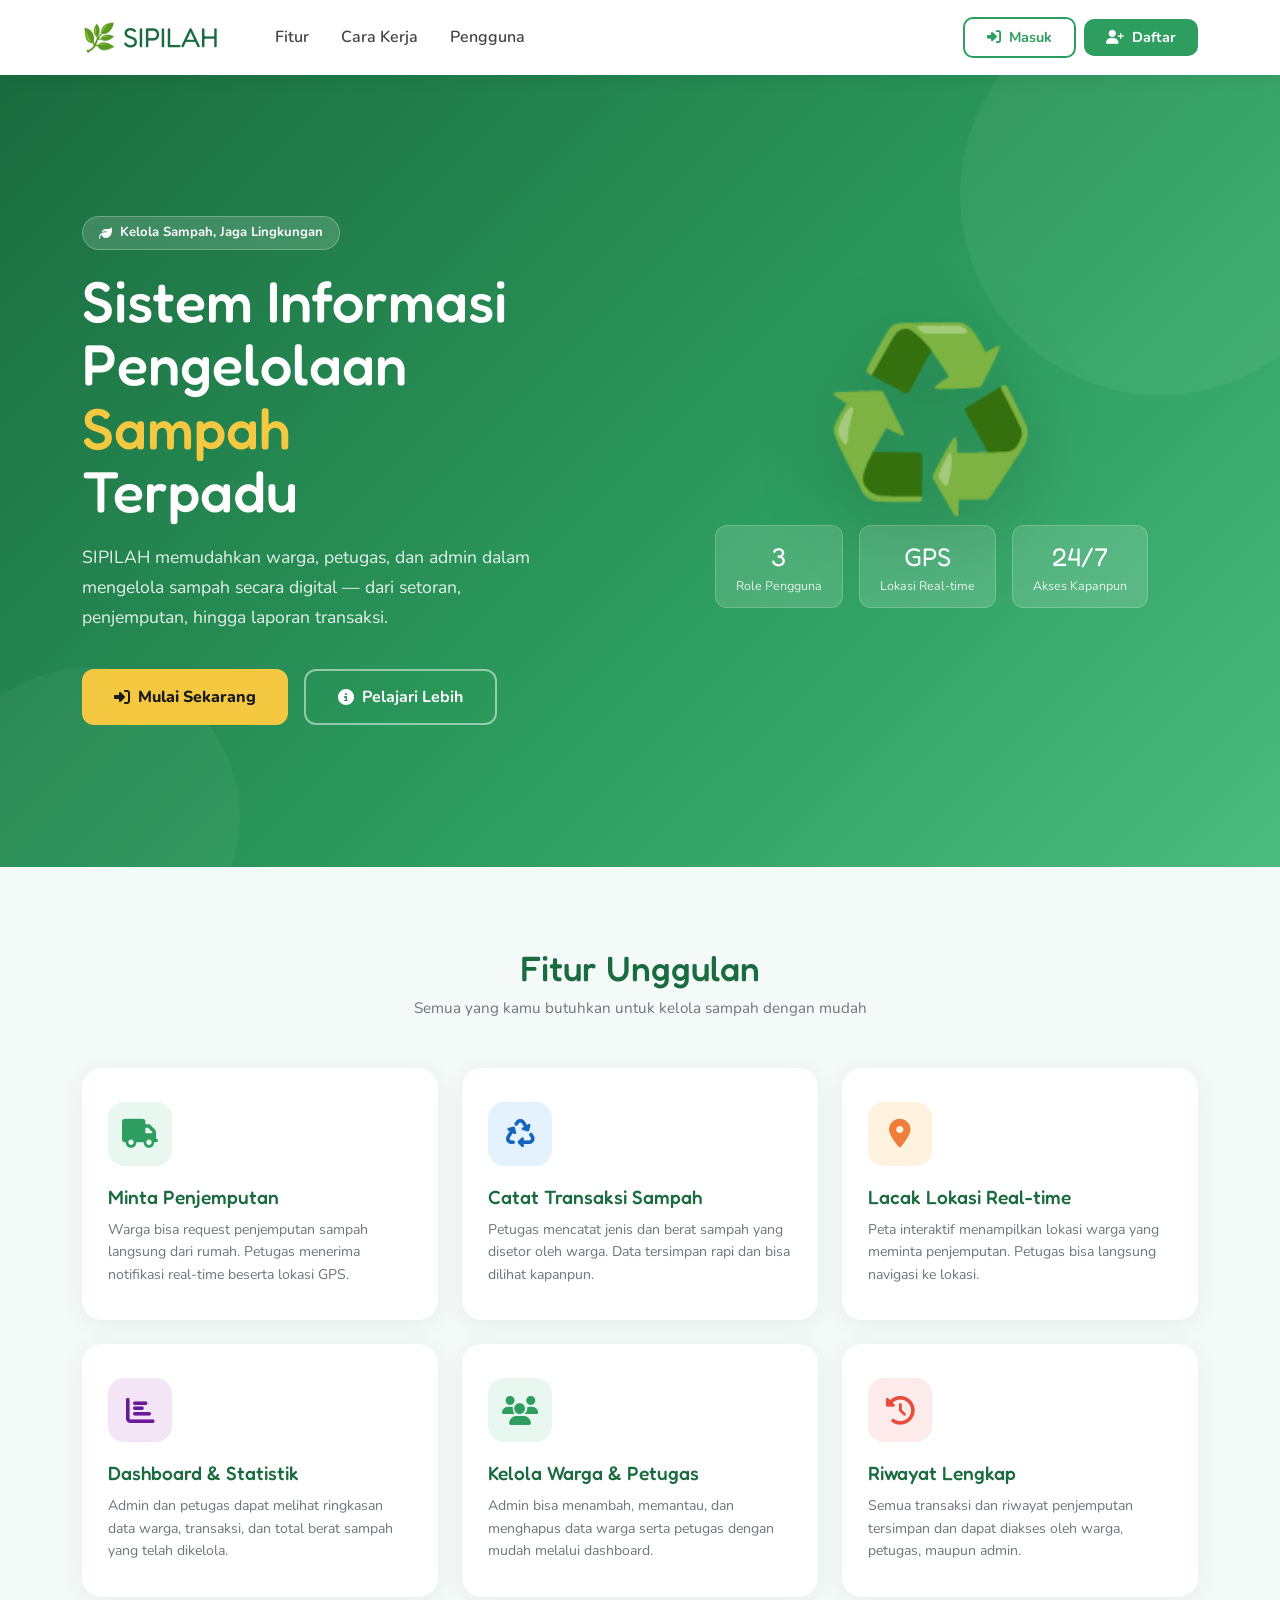
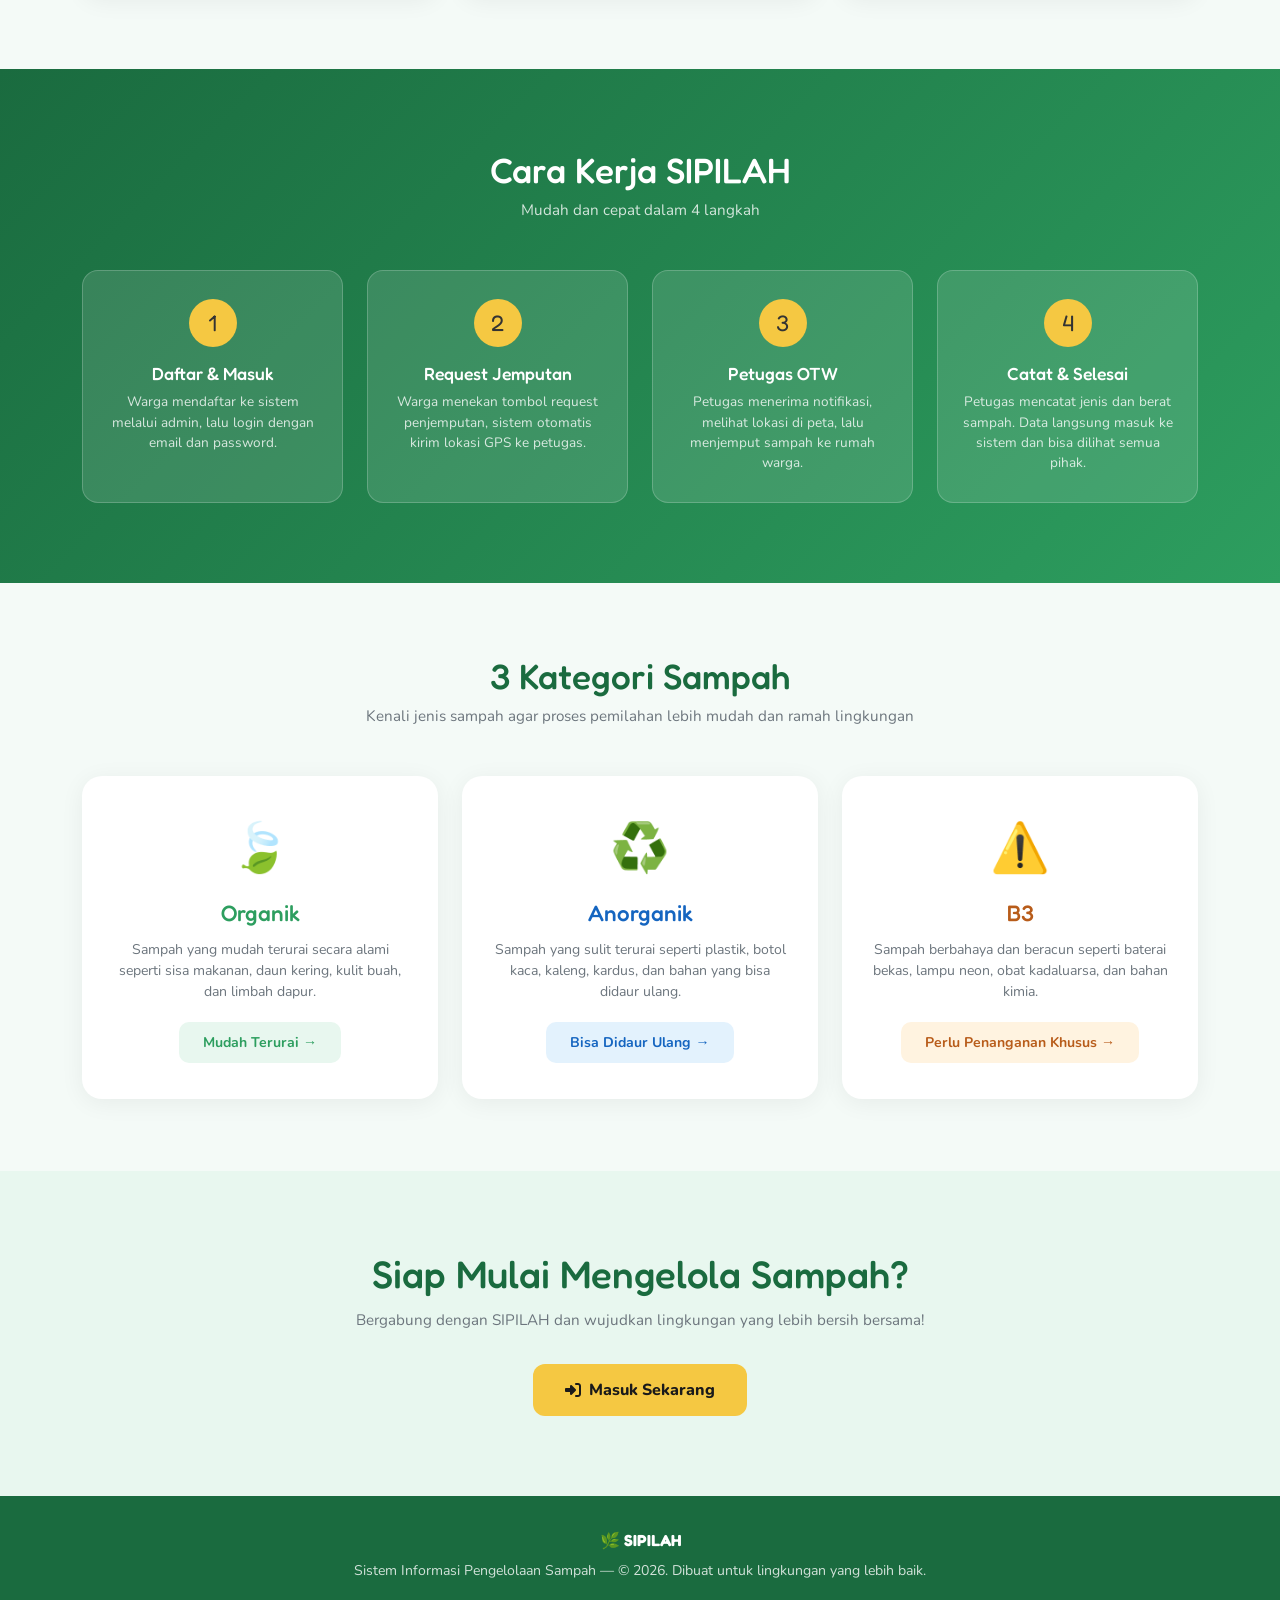
==== src/main/resources/static/index.html @ 20573cec "update index.html" ====
<!doctype html>
<html lang="id">
  <head>
    <meta charset="UTF-8" />
    <meta name="viewport" content="width=device-width, initial-scale=1.0" />
    <title>SIPILAH — Sistem Informasi Pengelolaan Sampah</title>
    <link
      href="https://cdnjs.cloudflare.com/ajax/libs/bootstrap/5.3.0/css/bootstrap.min.css"
      rel="stylesheet"
    />
    <link
      href="https://cdnjs.cloudflare.com/ajax/libs/font-awesome/6.4.0/css/all.min.css"
      rel="stylesheet"
    />
    <link
      href="https://fonts.googleapis.com/css2?family=Nunito:wght@400;600;700;800&family=Fredoka+One&display=swap"
      rel="stylesheet"
    />
    <style>
      :root {
        --hijau: #2d9e5f;
        --hijau-muda: #e8f7ef;
        --hijau-tua: #1a6b3f;
        --kuning: #f5c842;
        --bg: #f4faf7;
      }

      * {
        margin: 0;
        padding: 0;
        box-sizing: border-box;
      }

      body {
        font-family: "Nunito", sans-serif;
        background: var(--bg);
        color: #222;
        scroll-behavior: smooth;
      }

      /* NAVBAR */
      .navbar {
        background: white;
        box-shadow: 0 2px 16px rgba(0, 0, 0, 0.07);
        padding: 12px 0;
        position: sticky;
        top: 0;
        z-index: 999;
      }

      .navbar-brand {
        font-family: "Fredoka One", cursive;
        font-size: 1.7rem;
        color: var(--hijau-tua) !important;
        display: flex;
        align-items: center;
        gap: 8px;
      }

      .nav-link {
        font-weight: 600;
        color: #444 !important;
        padding: 8px 16px !important;
        border-radius: 8px;
        transition: all 0.2s;
      }

      .nav-link:hover {
        background: var(--hijau-muda);
        color: var(--hijau-tua) !important;
      }

      .btn-login {
        border: 2px solid var(--hijau);
        color: var(--hijau);
        background: white;
        padding: 8px 22px;
        border-radius: 10px;
        font-weight: 700;
        font-family: "Nunito", sans-serif;
        transition: all 0.2s;
        text-decoration: none;
        font-size: 0.9rem;
      }

      .btn-login:hover {
        background: var(--hijau-muda);
        color: var(--hijau-tua);
      }

      .btn-daftar {
        background: var(--hijau);
        color: white;
        padding: 8px 22px;
        border-radius: 10px;
        font-weight: 700;
        font-family: "Nunito", sans-serif;
        border: none;
        transition: all 0.2s;
        text-decoration: none;
        font-size: 0.9rem;
      }

      .btn-daftar:hover {
        background: var(--hijau-tua);
        color: white;
      }

      /* HERO */
      .hero {
        background: linear-gradient(
          135deg,
          var(--hijau-tua) 0%,
          var(--hijau) 60%,
          #4cbb7f 100%
        );
        min-height: 88vh;
        display: flex;
        align-items: center;
        position: relative;
        overflow: hidden;
      }

      .hero::before {
        content: "";
        position: absolute;
        top: -80px;
        right: -80px;
        width: 400px;
        height: 400px;
        background: rgba(255, 255, 255, 0.05);
        border-radius: 50%;
      }

      .hero::after {
        content: "";
        position: absolute;
        bottom: -100px;
        left: -60px;
        width: 300px;
        height: 300px;
        background: rgba(255, 255, 255, 0.04);
        border-radius: 50%;
      }

      .hero-title {
        font-family: "Fredoka One", cursive;
        font-size: 3.6rem;
        color: white;
        line-height: 1.1;
        margin-bottom: 20px;
      }

      .hero-title span {
        color: var(--kuning);
      }

      .hero-desc {
        color: rgba(255, 255, 255, 0.88);
        font-size: 1.1rem;
        line-height: 1.7;
        margin-bottom: 36px;
        max-width: 480px;
      }

      .btn-hero-utama {
        background: var(--kuning);
        color: #1a1a1a;
        padding: 14px 32px;
        border-radius: 12px;
        font-weight: 800;
        font-size: 1rem;
        text-decoration: none;
        font-family: "Nunito", sans-serif;
        transition: all 0.2s;
        display: inline-flex;
        align-items: center;
        gap: 8px;
      }

      .btn-hero-utama:hover {
        background: #e6b800;
        color: #111;
        transform: translateY(-2px);
      }

      .btn-hero-outline {
        background: transparent;
        color: white;
        padding: 14px 32px;
        border-radius: 12px;
        font-weight: 700;
        font-size: 1rem;
        text-decoration: none;
        font-family: "Nunito", sans-serif;
        border: 2px solid rgba(255, 255, 255, 0.5);
        transition: all 0.2s;
        display: inline-flex;
        align-items: center;
        gap: 8px;
      }

      .btn-hero-outline:hover {
        background: rgba(255, 255, 255, 0.15);
        color: white;
        border-color: white;
      }

      .hero-illustration {
        font-size: 11rem;
        text-align: center;
        line-height: 1;
        filter: drop-shadow(0 20px 40px rgba(0, 0, 0, 0.2));
      }

      .hero-badge {
        display: inline-flex;
        align-items: center;
        gap: 8px;
        background: rgba(255, 255, 255, 0.15);
        color: white;
        padding: 6px 16px;
        border-radius: 20px;
        font-size: 0.82rem;
        font-weight: 700;
        margin-bottom: 20px;
        border: 1px solid rgba(255, 255, 255, 0.25);
      }

      /* STATS */
      .stats-section {
        background: white;
        padding: 40px 0;
        border-bottom: 1px solid #eee;
      }

      .stat-item {
        text-align: center;
        padding: 16px;
      }

      .stat-item h3 {
        font-family: "Fredoka One", cursive;
        font-size: 2.4rem;
        color: var(--hijau-tua);
        margin: 0;
      }

      .stat-item p {
        font-size: 0.88rem;
        color: #6c757d;
        font-weight: 600;
        margin: 4px 0 0;
      }

      /* FITUR */
      .section-title {
        font-family: "Fredoka One", cursive;
        font-size: 2.2rem;
        color: var(--hijau-tua);
        margin-bottom: 8px;
      }

      .section-sub {
        color: #6c757d;
        font-size: 0.95rem;
        margin-bottom: 48px;
      }

      .fitur-card {
        background: white;
        border-radius: 20px;
        padding: 32px 24px;
        box-shadow: 0 4px 24px rgba(0, 0, 0, 0.06);
        height: 100%;
        transition:
          transform 0.2s,
          box-shadow 0.2s;
        border: 2px solid transparent;
      }

      .fitur-card:hover {
        transform: translateY(-6px);
        box-shadow: 0 12px 40px rgba(45, 158, 95, 0.12);
        border-color: var(--hijau-muda);
      }

      .fitur-icon {
        width: 64px;
        height: 64px;
        border-radius: 16px;
        display: flex;
        align-items: center;
        justify-content: center;
        font-size: 1.8rem;
        margin-bottom: 20px;
      }

      .fitur-card h5 {
        font-family: "Fredoka One", cursive;
        font-size: 1.2rem;
        color: var(--hijau-tua);
        margin-bottom: 10px;
      }

      .fitur-card p {
        font-size: 0.88rem;
        color: #6c757d;
        line-height: 1.6;
        margin: 0;
      }

      /* CARA KERJA */
      .cara-kerja {
        background: linear-gradient(135deg, var(--hijau-tua), var(--hijau));
        padding: 80px 0;
      }

      .step-card {
        background: rgba(255, 255, 255, 0.12);
        border-radius: 16px;
        padding: 28px 20px;
        text-align: center;
        border: 1px solid rgba(255, 255, 255, 0.2);
        height: 100%;
      }

      .step-number {
        width: 48px;
        height: 48px;
        background: var(--kuning);
        color: #333;
        border-radius: 50%;
        display: flex;
        align-items: center;
        justify-content: center;
        font-family: "Fredoka One", cursive;
        font-size: 1.4rem;
        margin: 0 auto 16px;
      }

      .step-card h5 {
        font-family: "Fredoka One", cursive;
        color: white;
        font-size: 1.1rem;
        margin-bottom: 8px;
      }

      .step-card p {
        color: rgba(255, 255, 255, 0.8);
        font-size: 0.85rem;
        margin: 0;
      }

      /* ROLE */
      .role-card {
        background: white;
        border-radius: 20px;
        padding: 36px 28px;
        text-align: center;
        box-shadow: 0 4px 24px rgba(0, 0, 0, 0.06);
        height: 100%;
        transition: transform 0.2s;
      }

      .role-card:hover {
        transform: translateY(-4px);
      }

      .role-icon {
        font-size: 3rem;
        margin-bottom: 16px;
        display: block;
      }

      .role-card h4 {
        font-family: "Fredoka One", cursive;
        font-size: 1.4rem;
        margin-bottom: 12px;
      }

      .role-card p {
        font-size: 0.88rem;
        color: #6c757d;
        margin-bottom: 20px;
      }

      .btn-role {
        padding: 10px 24px;
        border-radius: 10px;
        font-weight: 700;
        font-size: 0.88rem;
        text-decoration: none;
        font-family: "Nunito", sans-serif;
        transition: all 0.2s;
        display: inline-block;
      }

      /* CTA */
      .cta-section {
        background: var(--hijau-muda);
        padding: 80px 0;
        text-align: center;
      }

      .cta-section h2 {
        font-family: "Fredoka One", cursive;
        font-size: 2.4rem;
        color: var(--hijau-tua);
        margin-bottom: 12px;
      }

      .cta-section p {
        color: #6c757d;
        margin-bottom: 32px;
        font-size: 0.95rem;
      }

      /* FOOTER */
      footer {
        background: var(--hijau-tua);
        color: rgba(255, 255, 255, 0.8);
        padding: 32px 0;
        text-align: center;
        font-size: 0.88rem;
      }

      footer strong {
        color: white;
        font-family: "Fredoka One", cursive;
        font-size: 1rem;
      }

      /* MODAL LOGIN */
      .modal-content {
        border-radius: 20px;
        border: none;
      }
      .modal-header {
        background: linear-gradient(135deg, var(--hijau-tua), var(--hijau));
        color: white;
        border-radius: 20px 20px 0 0;
        padding: 20px 28px;
      }
      .modal-title {
        font-family: "Fredoka One", cursive;
        font-size: 1.4rem;
      }
      .btn-close {
        filter: invert(1);
      }
      .form-label {
        font-weight: 700;
        font-size: 0.85rem;
        color: var(--hijau-tua);
      }
      .form-control {
        border-radius: 10px;
        border: 2px solid #e0e0e0;
        font-family: "Nunito", sans-serif;
        padding: 10px 14px;
      }
      .form-control:focus {
        border-color: var(--hijau);
        box-shadow: 0 0 0 3px rgba(45, 158, 95, 0.15);
      }
      .btn-masuk {
        background: var(--hijau);
        color: white;
        border: none;
        border-radius: 10px;
        padding: 12px;
        font-weight: 800;
        width: 100%;
        font-family: "Nunito", sans-serif;
        font-size: 1rem;
        cursor: pointer;
      }
      .btn-masuk:hover {
        background: var(--hijau-tua);
      }
      .alert-modal {
        border-radius: 10px;
        font-size: 0.85rem;
        font-weight: 600;
      }

      @keyframes fadeUp {
        from {
          opacity: 0;
          transform: translateY(20px);
        }
        to {
          opacity: 1;
          transform: translateY(0);
        }
      }
      .fade-up {
        animation: fadeUp 0.6s ease both;
      }
      .delay-1 {
        animation-delay: 0.15s;
      }
      .delay-2 {
        animation-delay: 0.3s;
      }
      .delay-3 {
        animation-delay: 0.45s;
      }
    </style>
  </head>
  <body>
    <!-- NAVBAR -->
    <nav class="navbar navbar-expand-lg">
      <div class="container">
        <a class="navbar-brand" href="#"> 🌿 SIPILAH </a>
        <button
          class="navbar-toggler"
          type="button"
          data-bs-toggle="collapse"
          data-bs-target="#navMenu"
        >
          <span class="navbar-toggler-icon"></span>
        </button>
        <div class="collapse navbar-collapse" id="navMenu">
          <ul class="navbar-nav me-auto ms-4">
            <li class="nav-item">
              <a class="nav-link" href="#fitur">Fitur</a>
            </li>
            <li class="nav-item">
              <a class="nav-link" href="#cara-kerja">Cara Kerja</a>
            </li>
            <li class="nav-item">
              <a class="nav-link" href="#role">Pengguna</a>
            </li>
          </ul>
          <div class="d-flex align-items-center gap-2">
            <a
              href="#"
              class="btn-login"
              data-bs-toggle="modal"
              data-bs-target="#modalLogin"
            >
              <i class="fas fa-sign-in-alt me-1"></i> Masuk
            </a>
            <a
              href="#"
              class="btn-daftar"
              data-bs-toggle="modal"
              data-bs-target="#modalLogin"
            >
              <i class="fas fa-user-plus me-1"></i> Daftar
            </a>
          </div>
        </div>
      </div>
    </nav>

    <!-- HERO -->
    <section class="hero">
      <div class="container position-relative" style="z-index: 1">
        <div class="row align-items-center g-5">
          <div class="col-lg-6">
            <div class="hero-badge fade-up">
              <i class="fas fa-leaf"></i> Kelola Sampah, Jaga Lingkungan
            </div>
            <h1 class="hero-title fade-up delay-1">
              Sistem Informasi<br />Pengelolaan <span>Sampah</span><br />Terpadu
            </h1>
            <p class="hero-desc fade-up delay-2">
              SIPILAH memudahkan warga, petugas, dan admin dalam mengelola
              sampah secara digital — dari setoran, penjemputan, hingga laporan
              transaksi.
            </p>
            <div class="d-flex flex-wrap gap-3 fade-up delay-3">
              <a
                href="#"
                class="btn-hero-utama"
                data-bs-toggle="modal"
                data-bs-target="#modalLogin"
              >
                <i class="fas fa-sign-in-alt"></i> Mulai Sekarang
              </a>
              <a href="#fitur" class="btn-hero-outline">
                <i class="fas fa-info-circle"></i> Pelajari Lebih
              </a>
            </div>
          </div>
          <div class="col-lg-6 text-center fade-up delay-2">
            <div class="hero-illustration">♻️</div>
            <div class="mt-3 d-flex justify-content-center gap-3">
              <div
                style="
                  background: rgba(255, 255, 255, 0.15);
                  border-radius: 12px;
                  padding: 12px 20px;
                  color: white;
                  text-align: center;
                  border: 1px solid rgba(255, 255, 255, 0.2);
                "
              >
                <div
                  style="
                    font-family: &quot;Fredoka One&quot;, cursive;
                    font-size: 1.6rem;
                  "
                >
                  3
                </div>
                <div style="font-size: 0.78rem; opacity: 0.85">
                  Role Pengguna
                </div>
              </div>
              <div
                style="
                  background: rgba(255, 255, 255, 0.15);
                  border-radius: 12px;
                  padding: 12px 20px;
                  color: white;
                  text-align: center;
                  border: 1px solid rgba(255, 255, 255, 0.2);
                "
              >
                <div
                  style="
                    font-family: &quot;Fredoka One&quot;, cursive;
                    font-size: 1.6rem;
                  "
                >
                  GPS
                </div>
                <div style="font-size: 0.78rem; opacity: 0.85">
                  Lokasi Real-time
                </div>
              </div>
              <div
                style="
                  background: rgba(255, 255, 255, 0.15);
                  border-radius: 12px;
                  padding: 12px 20px;
                  color: white;
                  text-align: center;
                  border: 1px solid rgba(255, 255, 255, 0.2);
                "
              >
                <div
                  style="
                    font-family: &quot;Fredoka One&quot;, cursive;
                    font-size: 1.6rem;
                  "
                >
                  24/7
                </div>
                <div style="font-size: 0.78rem; opacity: 0.85">
                  Akses Kapanpun
                </div>
              </div>
            </div>
          </div>
        </div>
      </div>
    </section>

    <!-- FITUR -->
    <section class="py-5 mt-2" id="fitur">
      <div class="container py-4">
        <div class="text-center">
          <h2 class="section-title">Fitur Unggulan</h2>
          <p class="section-sub">
            Semua yang kamu butuhkan untuk kelola sampah dengan mudah
          </p>
        </div>
        <div class="row g-4">
          <div class="col-md-4">
            <div class="fitur-card">
              <div
                class="fitur-icon"
                style="background: #e8f7ef; color: #2d9e5f"
              >
                <i class="fas fa-truck"></i>
              </div>
              <h5>Minta Penjemputan</h5>
              <p>
                Warga bisa request penjemputan sampah langsung dari rumah.
                Petugas menerima notifikasi real-time beserta lokasi GPS.
              </p>
            </div>
          </div>
          <div class="col-md-4">
            <div class="fitur-card">
              <div
                class="fitur-icon"
                style="background: #e3f2fd; color: #1565c0"
              >
                <i class="fas fa-recycle"></i>
              </div>
              <h5>Catat Transaksi Sampah</h5>
              <p>
                Petugas mencatat jenis dan berat sampah yang disetor oleh warga.
                Data tersimpan rapi dan bisa dilihat kapanpun.
              </p>
            </div>
          </div>
          <div class="col-md-4">
            <div class="fitur-card">
              <div
                class="fitur-icon"
                style="background: #fff3e0; color: #f07d3a"
              >
                <i class="fas fa-map-marker-alt"></i>
              </div>
              <h5>Lacak Lokasi Real-time</h5>
              <p>
                Peta interaktif menampilkan lokasi warga yang meminta
                penjemputan. Petugas bisa langsung navigasi ke lokasi.
              </p>
            </div>
          </div>
          <div class="col-md-4">
            <div class="fitur-card">
              <div
                class="fitur-icon"
                style="background: #f3e5f5; color: #6a1b9a"
              >
                <i class="fas fa-chart-bar"></i>
              </div>
              <h5>Dashboard & Statistik</h5>
              <p>
                Admin dan petugas dapat melihat ringkasan data warga, transaksi,
                dan total berat sampah yang telah dikelola.
              </p>
            </div>
          </div>
          <div class="col-md-4">
            <div class="fitur-card">
              <div
                class="fitur-icon"
                style="background: #e8f7ef; color: #2d9e5f"
              >
                <i class="fas fa-users"></i>
              </div>
              <h5>Kelola Warga & Petugas</h5>
              <p>
                Admin bisa menambah, memantau, dan menghapus data warga serta
                petugas dengan mudah melalui dashboard.
              </p>
            </div>
          </div>
          <div class="col-md-4">
            <div class="fitur-card">
              <div
                class="fitur-icon"
                style="background: #fdeaea; color: #e74c3c"
              >
                <i class="fas fa-history"></i>
              </div>
              <h5>Riwayat Lengkap</h5>
              <p>
                Semua transaksi dan riwayat penjemputan tersimpan dan dapat
                diakses oleh warga, petugas, maupun admin.
              </p>
            </div>
          </div>
        </div>
      </div>
    </section>

    <!-- CARA KERJA -->
    <section class="cara-kerja" id="cara-kerja">
      <div class="container">
        <div class="text-center mb-5">
          <h2
            style="
              font-family: &quot;Fredoka One&quot;, cursive;
              font-size: 2.2rem;
              color: white;
              margin-bottom: 8px;
            "
          >
            Cara Kerja SIPILAH
          </h2>
          <p style="color: rgba(255, 255, 255, 0.8); font-size: 0.95rem">
            Mudah dan cepat dalam 4 langkah
          </p>
        </div>
        <div class="row g-4">
          <div class="col-md-3">
            <div class="step-card">
              <div class="step-number">1</div>
              <h5>Daftar & Masuk</h5>
              <p>
                Warga mendaftar ke sistem melalui admin, lalu login dengan email
                dan password.
              </p>
            </div>
          </div>
          <div class="col-md-3">
            <div class="step-card">
              <div class="step-number">2</div>
              <h5>Request Jemputan</h5>
              <p>
                Warga menekan tombol request penjemputan, sistem otomatis kirim
                lokasi GPS ke petugas.
              </p>
            </div>
          </div>
          <div class="col-md-3">
            <div class="step-card">
              <div class="step-number">3</div>
              <h5>Petugas OTW</h5>
              <p>
                Petugas menerima notifikasi, melihat lokasi di peta, lalu
                menjemput sampah ke rumah warga.
              </p>
            </div>
          </div>
          <div class="col-md-3">
            <div class="step-card">
              <div class="step-number">4</div>
              <h5>Catat & Selesai</h5>
              <p>
                Petugas mencatat jenis dan berat sampah. Data langsung masuk ke
                sistem dan bisa dilihat semua pihak.
              </p>
            </div>
          </div>
        </div>
      </div>
    </section>

    <!-- KATEGORI SAMPAH -->
<section class="py-5" id="role">
  <div class="container py-4">
    <div class="text-center">
      <h2 class="section-title">3 Kategori Sampah</h2>
      <p class="section-sub">
        Kenali jenis sampah agar proses pemilahan lebih mudah dan ramah lingkungan
      </p>
    </div>

    <div class="row g-4 justify-content-center">

      <div class="col-md-4">
        <div class="role-card">
          <span class="role-icon">🍃</span>
          <h4 style="color:#2d9e5f">Organik</h4>
          <p>
            Sampah yang mudah terurai secara alami seperti sisa makanan,
            daun kering, kulit buah, dan limbah dapur.
          </p>
          <a href="#" class="btn-role"
             style="background:#e8f7ef;color:#2d9e5f">
            Mudah Terurai →
          </a>
        </div>
      </div>

      <div class="col-md-4">
        <div class="role-card">
          <span class="role-icon">♻️</span>
          <h4 style="color:#1565c0">Anorganik</h4>
          <p>
            Sampah yang sulit terurai seperti plastik, botol kaca,
            kaleng, kardus, dan bahan yang bisa didaur ulang.
          </p>
          <a href="#" class="btn-role"
             style="background:#e3f2fd;color:#1565c0">
            Bisa Didaur Ulang →
          </a>
        </div>
      </div>

      <div class="col-md-4">
        <div class="role-card">
          <span class="role-icon">⚠️</span>
          <h4 style="color:#b85c1a">B3</h4>
          <p>
            Sampah berbahaya dan beracun seperti baterai bekas,
            lampu neon, obat kadaluarsa, dan bahan kimia.
          </p>
          <a href="#" class="btn-role"
             style="background:#fff3e0;color:#b85c1a">
            Perlu Penanganan Khusus →
          </a>
        </div>
      </div>

    </div>
  </div>
</section>
            </div>
          </div>
        </div>
      </div>
    </section>

    <!-- CTA -->
    <section class="cta-section">
      <div class="container">
        <h2>Siap Mulai Mengelola Sampah?</h2>
        <p>
          Bergabung dengan SIPILAH dan wujudkan lingkungan yang lebih bersih
          bersama!
        </p>
        <a
          href="#"
          class="btn-hero-utama"
          data-bs-toggle="modal"
          data-bs-target="#modalLogin"
        >
          <i class="fas fa-sign-in-alt"></i> Masuk Sekarang
        </a>
      </div>
    </section>

    <!-- FOOTER -->
    <footer>
      <div class="container">
        <strong>🌿 SIPILAH</strong>
        <p class="mt-2 mb-0">
          Sistem Informasi Pengelolaan Sampah — © 2026. Dibuat untuk lingkungan
          yang lebih baik.
        </p>
      </div>
    </footer>

    <!-- MODAL LOGIN -->
    <div class="modal fade" id="modalLogin" tabindex="-1">
      <div class="modal-dialog modal-dialog-centered">
        <div class="modal-content">
          <div class="modal-header">
            <h5 class="modal-title">🌿 Masuk ke SIPILAH</h5>
            <button
              type="button"
              class="btn-close"
              data-bs-dismiss="modal"
            ></button>
          </div>
          <div class="modal-body p-4">
            <div id="alert-login"></div>
            <div class="mb-3">
              <label class="form-label">Email</label>
              <input
                type="email"
                class="form-control"
                id="login-email"
                placeholder="email@gmail.com"
              />
            </div>
            <div class="mb-4">
              <label class="form-label">Password</label>
              <input
                type="password"
                class="form-control"
                id="login-password"
                placeholder="••••••••"
              />
            </div>
            <button class="btn-masuk" onclick="doLogin()">
              <i class="fas fa-sign-in-alt me-2"></i> Masuk
            </button>
            <p
              class="text-center mt-3 mb-0"
              style="font-size: 0.83rem; color: #6c757d"
            >
              Belum punya akun? Hubungi admin untuk pendaftaran.
            </p>
          </div>
        </div>
      </div>
    </div>

    <script src="https://cdnjs.cloudflare.com/ajax/libs/bootstrap/5.3.0/js/bootstrap.bundle.min.js"></script>
    <script>
      async function doLogin() {
        const email = document.getElementById("login-email").value;
        const password = document.getElementById("login-password").value;
        const alertBox = document.getElementById("alert-login");

        if (!email || !password) {
          alertBox.innerHTML = `<div class="alert alert-warning alert-modal">Isi email dan password dulu!</div>`;
          return;
        }

        try {
          const res = await fetch("http://localhost:8080/api/auth/login", {
            method: "POST",
            headers: { "Content-Type": "application/json" },
            body: JSON.stringify({ email, password }),
          });

          const data = await res.json();

          if (!res.ok) {
            alertBox.innerHTML = `<div class="alert alert-danger alert-modal">${data.pesan || "Email atau password salah!"}</div>`;
            return;
          }

          const role = data.role;
          if (role === "ADMIN") window.location.href = "/admin.html";
          else if (role === "PETUGAS") window.location.href = "/petugas.html";
          else if (role === "PENGGUNA") window.location.href = "/pengguna.html";
          else
            alertBox.innerHTML = `<div class="alert alert-danger alert-modal">Role tidak dikenali!</div>`;
        } catch (e) {
          alertBox.innerHTML = `<div class="alert alert-danger alert-modal">Tidak bisa konek ke server! Pastikan aplikasi sudah berjalan.</div>`;
        }
      }

      document
        .getElementById("login-password")
        .addEventListener("keydown", (e) => {
          if (e.key === "Enter") doLogin();
        });
    </script>
  </body>
</html>
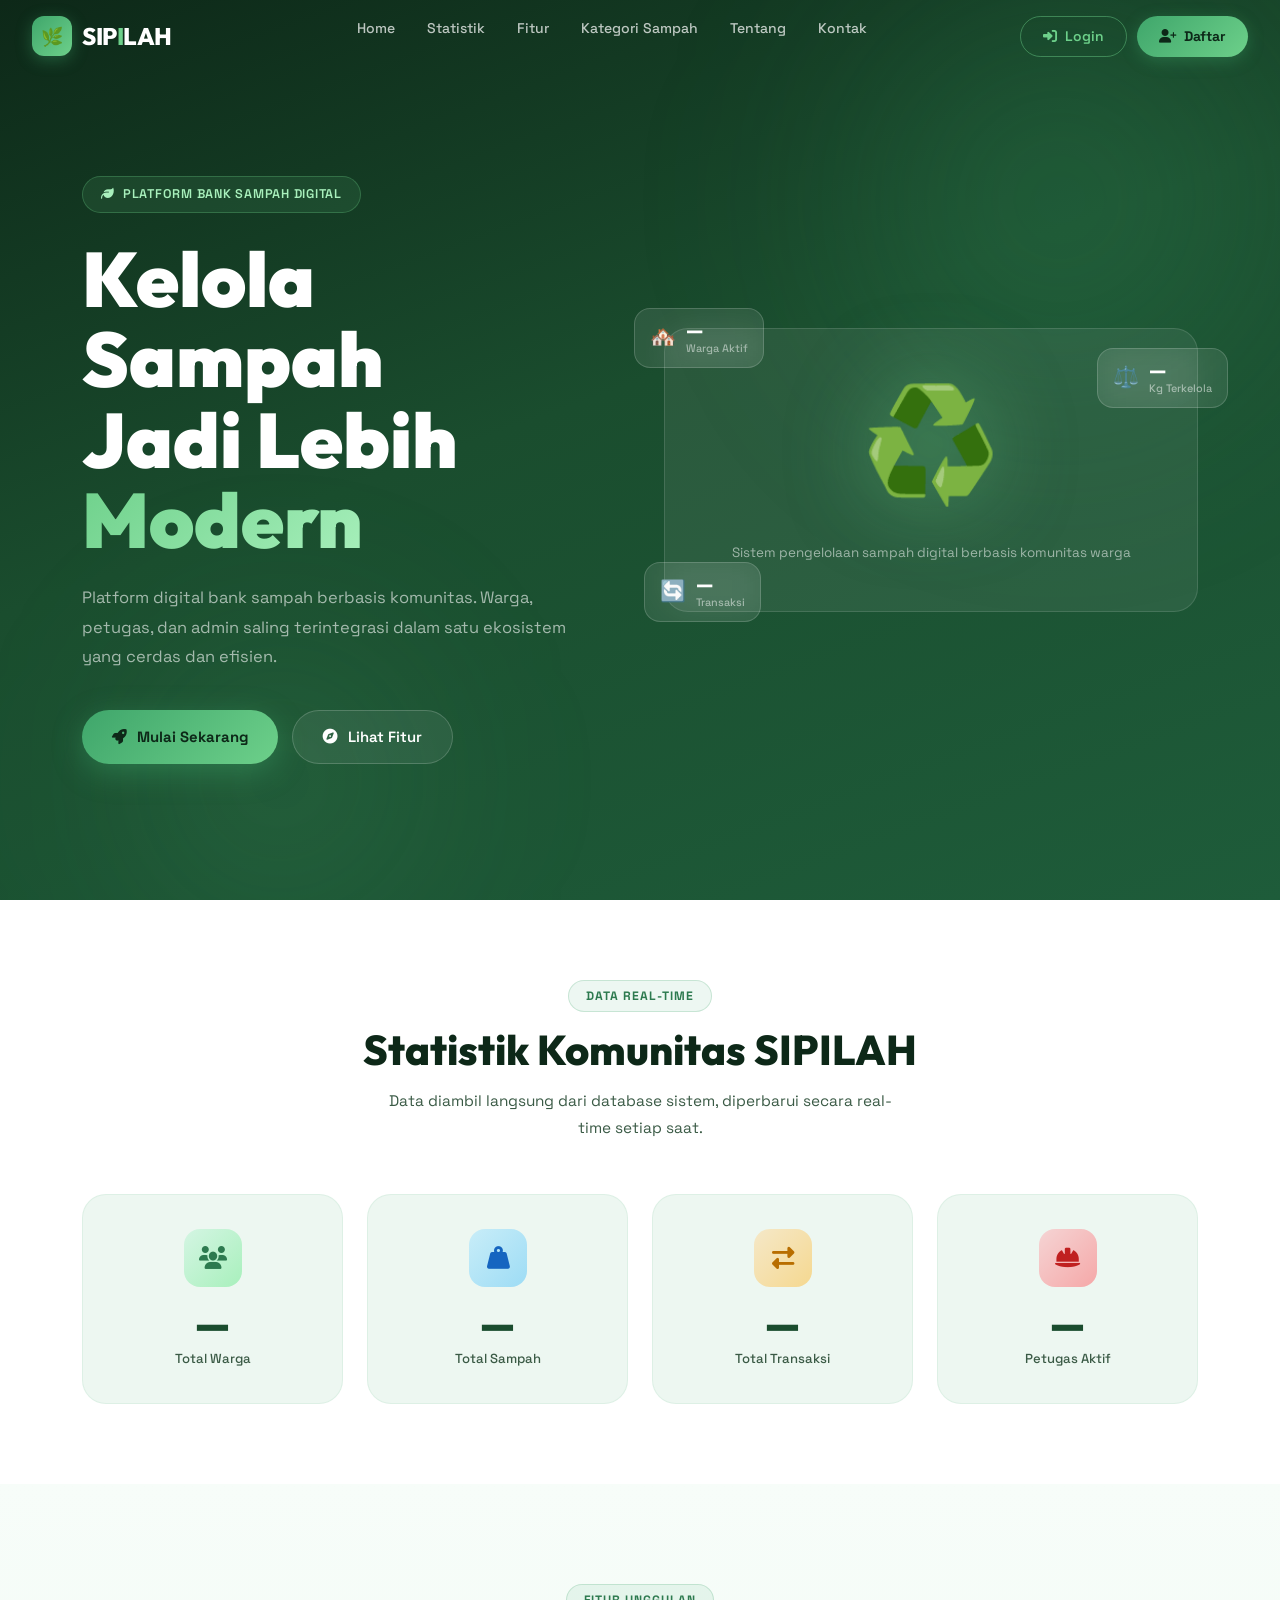
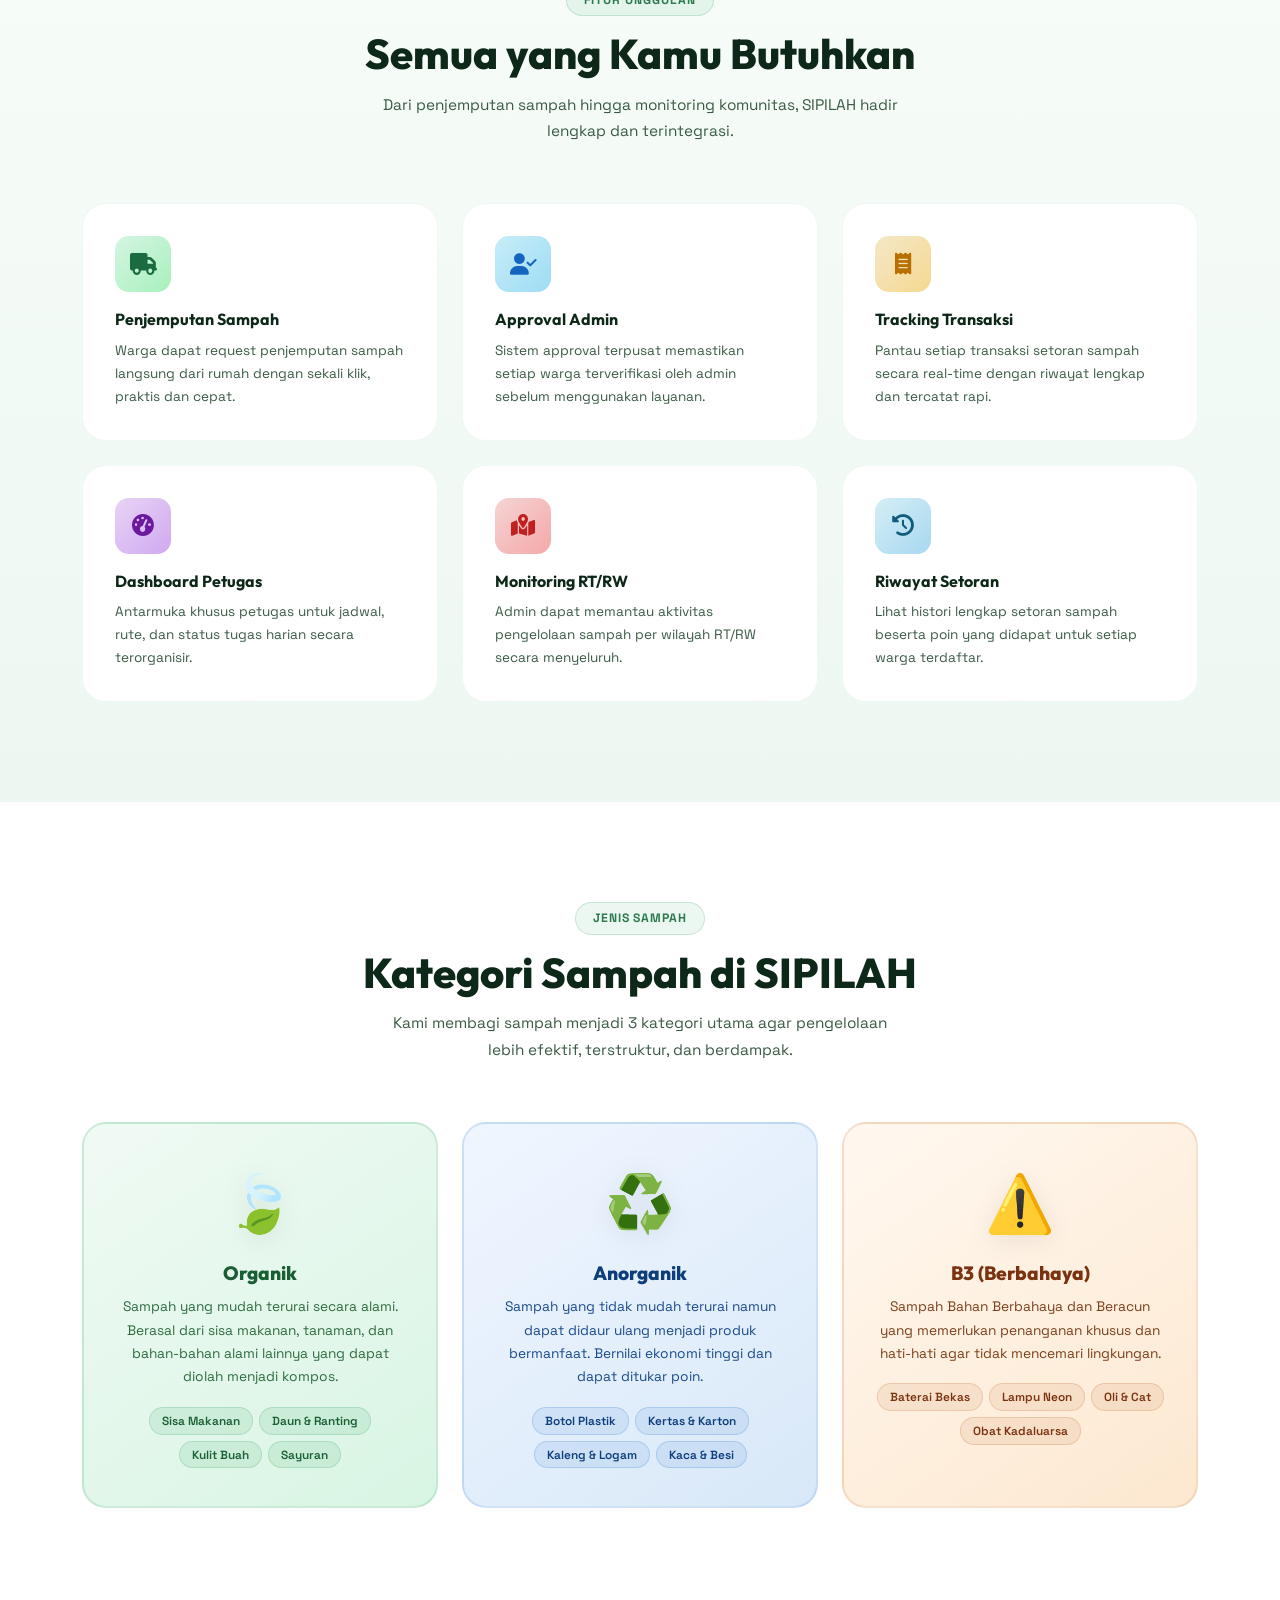
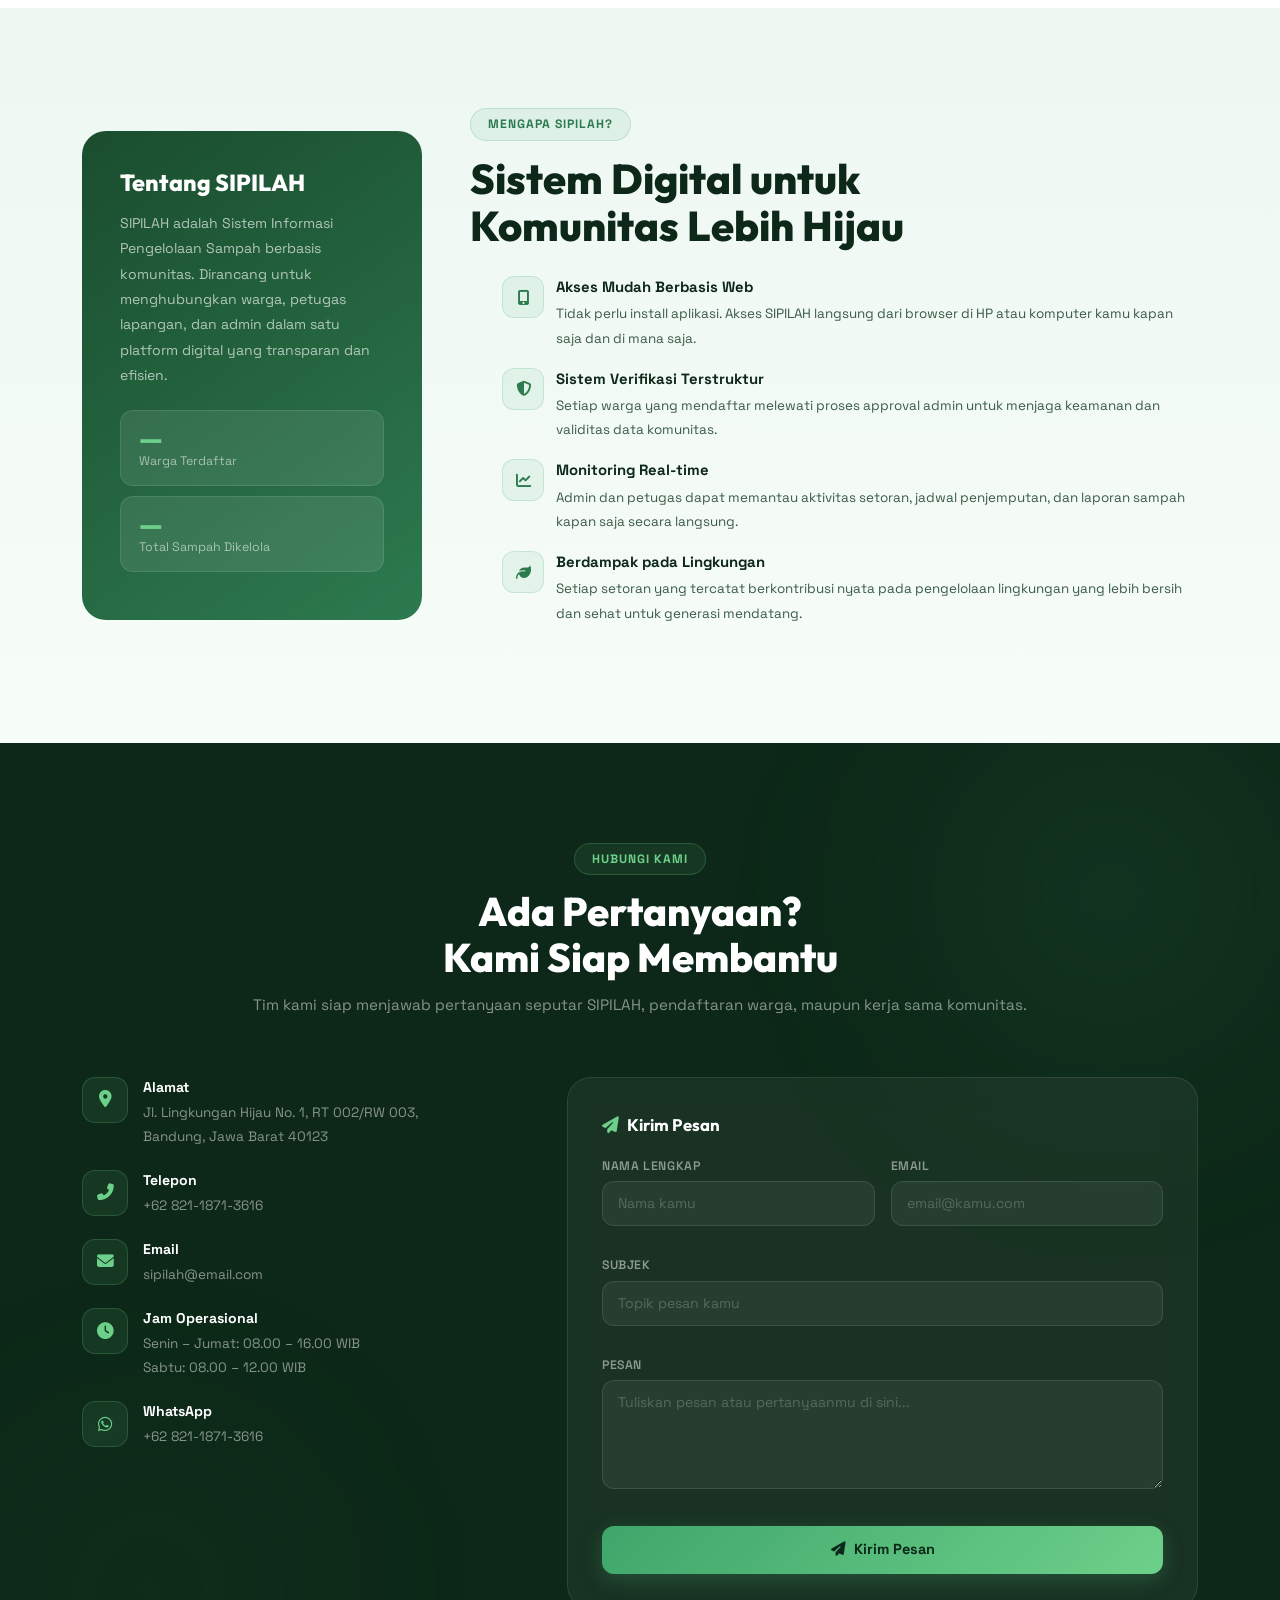
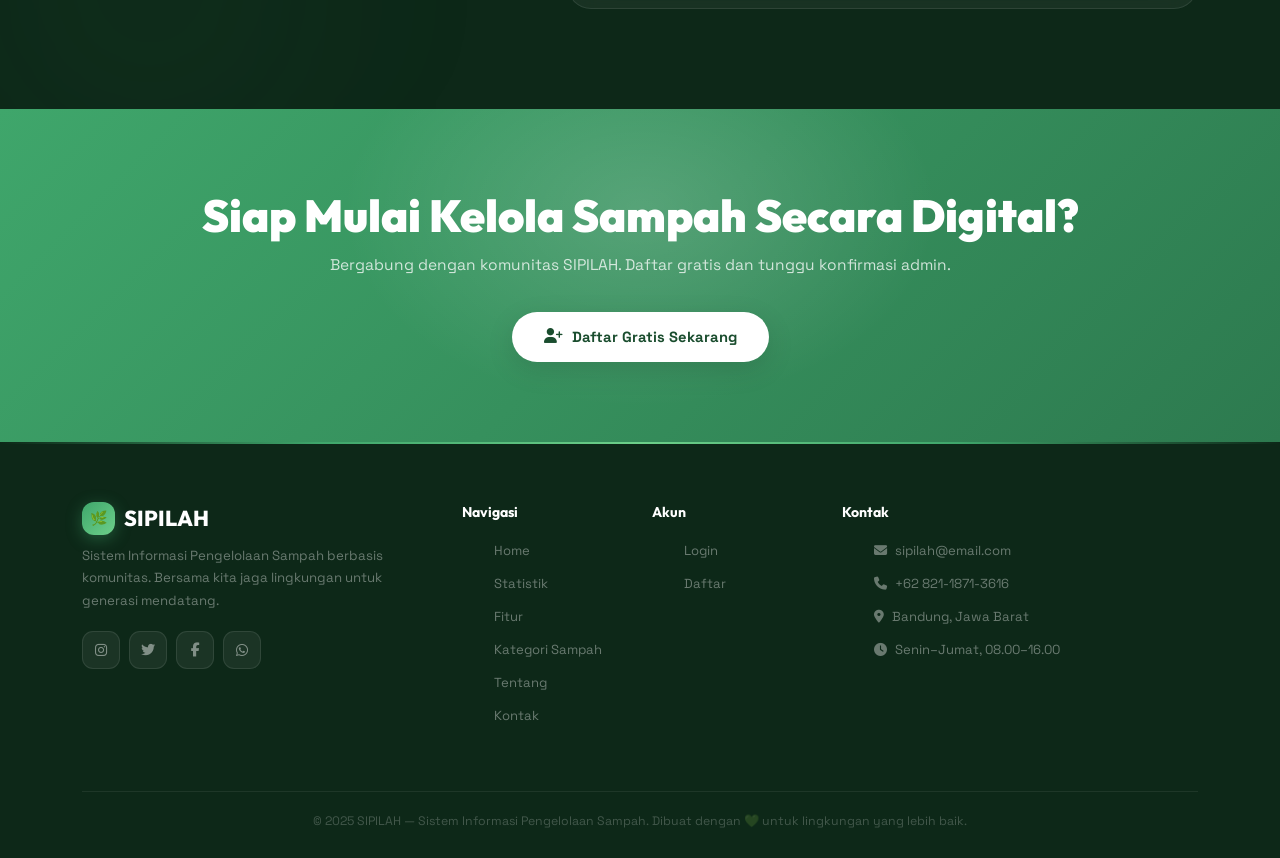
==== commit 36e52a36: "update sipilah terbaru" ====
--- a/src/main/resources/static/index.html
+++ b/src/main/resources/static/index.html
@@ -1,1017 +1,806 @@
-<!doctype html>
+<!DOCTYPE html>
 <html lang="id">
-  <head>
-    <meta charset="UTF-8" />
-    <meta name="viewport" content="width=device-width, initial-scale=1.0" />
-    <title>SIPILAH — Sistem Informasi Pengelolaan Sampah</title>
-    <link
-      href="https://cdnjs.cloudflare.com/ajax/libs/bootstrap/5.3.0/css/bootstrap.min.css"
-      rel="stylesheet"
-    />
-    <link
-      href="https://cdnjs.cloudflare.com/ajax/libs/font-awesome/6.4.0/css/all.min.css"
-      rel="stylesheet"
-    />
-    <link
-      href="https://fonts.googleapis.com/css2?family=Nunito:wght@400;600;700;800&family=Fredoka+One&display=swap"
-      rel="stylesheet"
-    />
-    <style>
-      :root {
-        --hijau: #2d9e5f;
-        --hijau-muda: #e8f7ef;
-        --hijau-tua: #1a6b3f;
-        --kuning: #f5c842;
-        --bg: #f4faf7;
-      }
-
-      * {
-        margin: 0;
-        padding: 0;
-        box-sizing: border-box;
-      }
-
-      body {
-        font-family: "Nunito", sans-serif;
-        background: var(--bg);
-        color: #222;
-        scroll-behavior: smooth;
-      }
-
-      /* NAVBAR */
-      .navbar {
-        background: white;
-        box-shadow: 0 2px 16px rgba(0, 0, 0, 0.07);
-        padding: 12px 0;
-        position: sticky;
-        top: 0;
-        z-index: 999;
-      }
-
-      .navbar-brand {
-        font-family: "Fredoka One", cursive;
-        font-size: 1.7rem;
-        color: var(--hijau-tua) !important;
-        display: flex;
-        align-items: center;
-        gap: 8px;
-      }
-
-      .nav-link {
-        font-weight: 600;
-        color: #444 !important;
-        padding: 8px 16px !important;
-        border-radius: 8px;
-        transition: all 0.2s;
-      }
-
-      .nav-link:hover {
-        background: var(--hijau-muda);
-        color: var(--hijau-tua) !important;
-      }
-
-      .btn-login {
-        border: 2px solid var(--hijau);
-        color: var(--hijau);
-        background: white;
-        padding: 8px 22px;
-        border-radius: 10px;
-        font-weight: 700;
-        font-family: "Nunito", sans-serif;
-        transition: all 0.2s;
-        text-decoration: none;
-        font-size: 0.9rem;
-      }
-
-      .btn-login:hover {
-        background: var(--hijau-muda);
-        color: var(--hijau-tua);
-      }
-
-      .btn-daftar {
-        background: var(--hijau);
-        color: white;
-        padding: 8px 22px;
-        border-radius: 10px;
-        font-weight: 700;
-        font-family: "Nunito", sans-serif;
-        border: none;
-        transition: all 0.2s;
-        text-decoration: none;
-        font-size: 0.9rem;
-      }
-
-      .btn-daftar:hover {
-        background: var(--hijau-tua);
-        color: white;
-      }
-
-      /* HERO */
-      .hero {
-        background: linear-gradient(
-          135deg,
-          var(--hijau-tua) 0%,
-          var(--hijau) 60%,
-          #4cbb7f 100%
-        );
-        min-height: 88vh;
-        display: flex;
-        align-items: center;
-        position: relative;
-        overflow: hidden;
-      }
-
-      .hero::before {
-        content: "";
-        position: absolute;
-        top: -80px;
-        right: -80px;
-        width: 400px;
-        height: 400px;
-        background: rgba(255, 255, 255, 0.05);
-        border-radius: 50%;
-      }
-
-      .hero::after {
-        content: "";
-        position: absolute;
-        bottom: -100px;
-        left: -60px;
-        width: 300px;
-        height: 300px;
-        background: rgba(255, 255, 255, 0.04);
-        border-radius: 50%;
-      }
-
-      .hero-title {
-        font-family: "Fredoka One", cursive;
-        font-size: 3.6rem;
-        color: white;
-        line-height: 1.1;
-        margin-bottom: 20px;
-      }
-
-      .hero-title span {
-        color: var(--kuning);
-      }
-
-      .hero-desc {
-        color: rgba(255, 255, 255, 0.88);
-        font-size: 1.1rem;
-        line-height: 1.7;
-        margin-bottom: 36px;
-        max-width: 480px;
-      }
-
-      .btn-hero-utama {
-        background: var(--kuning);
-        color: #1a1a1a;
-        padding: 14px 32px;
-        border-radius: 12px;
-        font-weight: 800;
-        font-size: 1rem;
-        text-decoration: none;
-        font-family: "Nunito", sans-serif;
-        transition: all 0.2s;
-        display: inline-flex;
-        align-items: center;
-        gap: 8px;
-      }
-
-      .btn-hero-utama:hover {
-        background: #e6b800;
-        color: #111;
-        transform: translateY(-2px);
-      }
-
-      .btn-hero-outline {
-        background: transparent;
-        color: white;
-        padding: 14px 32px;
-        border-radius: 12px;
-        font-weight: 700;
-        font-size: 1rem;
-        text-decoration: none;
-        font-family: "Nunito", sans-serif;
-        border: 2px solid rgba(255, 255, 255, 0.5);
-        transition: all 0.2s;
-        display: inline-flex;
-        align-items: center;
-        gap: 8px;
-      }
-
-      .btn-hero-outline:hover {
-        background: rgba(255, 255, 255, 0.15);
-        color: white;
-        border-color: white;
-      }
-
-      .hero-illustration {
-        font-size: 11rem;
-        text-align: center;
-        line-height: 1;
-        filter: drop-shadow(0 20px 40px rgba(0, 0, 0, 0.2));
-      }
-
-      .hero-badge {
-        display: inline-flex;
-        align-items: center;
-        gap: 8px;
-        background: rgba(255, 255, 255, 0.15);
-        color: white;
-        padding: 6px 16px;
-        border-radius: 20px;
-        font-size: 0.82rem;
-        font-weight: 700;
-        margin-bottom: 20px;
-        border: 1px solid rgba(255, 255, 255, 0.25);
-      }
-
-      /* STATS */
-      .stats-section {
-        background: white;
-        padding: 40px 0;
-        border-bottom: 1px solid #eee;
-      }
-
-      .stat-item {
-        text-align: center;
-        padding: 16px;
-      }
-
-      .stat-item h3 {
-        font-family: "Fredoka One", cursive;
-        font-size: 2.4rem;
-        color: var(--hijau-tua);
-        margin: 0;
-      }
-
-      .stat-item p {
-        font-size: 0.88rem;
-        color: #6c757d;
-        font-weight: 600;
-        margin: 4px 0 0;
-      }
-
-      /* FITUR */
-      .section-title {
-        font-family: "Fredoka One", cursive;
-        font-size: 2.2rem;
-        color: var(--hijau-tua);
-        margin-bottom: 8px;
-      }
-
-      .section-sub {
-        color: #6c757d;
-        font-size: 0.95rem;
-        margin-bottom: 48px;
-      }
-
-      .fitur-card {
-        background: white;
-        border-radius: 20px;
-        padding: 32px 24px;
-        box-shadow: 0 4px 24px rgba(0, 0, 0, 0.06);
-        height: 100%;
-        transition:
-          transform 0.2s,
-          box-shadow 0.2s;
-        border: 2px solid transparent;
-      }
-
-      .fitur-card:hover {
-        transform: translateY(-6px);
-        box-shadow: 0 12px 40px rgba(45, 158, 95, 0.12);
-        border-color: var(--hijau-muda);
-      }
-
-      .fitur-icon {
-        width: 64px;
-        height: 64px;
-        border-radius: 16px;
-        display: flex;
-        align-items: center;
-        justify-content: center;
-        font-size: 1.8rem;
-        margin-bottom: 20px;
-      }
-
-      .fitur-card h5 {
-        font-family: "Fredoka One", cursive;
-        font-size: 1.2rem;
-        color: var(--hijau-tua);
-        margin-bottom: 10px;
-      }
-
-      .fitur-card p {
-        font-size: 0.88rem;
-        color: #6c757d;
-        line-height: 1.6;
-        margin: 0;
-      }
-
-      /* CARA KERJA */
-      .cara-kerja {
-        background: linear-gradient(135deg, var(--hijau-tua), var(--hijau));
-        padding: 80px 0;
-      }
-
-      .step-card {
-        background: rgba(255, 255, 255, 0.12);
-        border-radius: 16px;
-        padding: 28px 20px;
-        text-align: center;
-        border: 1px solid rgba(255, 255, 255, 0.2);
-        height: 100%;
-      }
-
-      .step-number {
-        width: 48px;
-        height: 48px;
-        background: var(--kuning);
-        color: #333;
-        border-radius: 50%;
-        display: flex;
-        align-items: center;
-        justify-content: center;
-        font-family: "Fredoka One", cursive;
-        font-size: 1.4rem;
-        margin: 0 auto 16px;
-      }
-
-      .step-card h5 {
-        font-family: "Fredoka One", cursive;
-        color: white;
-        font-size: 1.1rem;
-        margin-bottom: 8px;
-      }
-
-      .step-card p {
-        color: rgba(255, 255, 255, 0.8);
-        font-size: 0.85rem;
-        margin: 0;
-      }
-
-      /* ROLE */
-      .role-card {
-        background: white;
-        border-radius: 20px;
-        padding: 36px 28px;
-        text-align: center;
-        box-shadow: 0 4px 24px rgba(0, 0, 0, 0.06);
-        height: 100%;
-        transition: transform 0.2s;
-      }
-
-      .role-card:hover {
-        transform: translateY(-4px);
-      }
-
-      .role-icon {
-        font-size: 3rem;
-        margin-bottom: 16px;
-        display: block;
-      }
-
-      .role-card h4 {
-        font-family: "Fredoka One", cursive;
-        font-size: 1.4rem;
-        margin-bottom: 12px;
-      }
-
-      .role-card p {
-        font-size: 0.88rem;
-        color: #6c757d;
-        margin-bottom: 20px;
-      }
-
-      .btn-role {
-        padding: 10px 24px;
-        border-radius: 10px;
-        font-weight: 700;
-        font-size: 0.88rem;
-        text-decoration: none;
-        font-family: "Nunito", sans-serif;
-        transition: all 0.2s;
-        display: inline-block;
-      }
-
-      /* CTA */
-      .cta-section {
-        background: var(--hijau-muda);
-        padding: 80px 0;
-        text-align: center;
-      }
-
-      .cta-section h2 {
-        font-family: "Fredoka One", cursive;
-        font-size: 2.4rem;
-        color: var(--hijau-tua);
-        margin-bottom: 12px;
-      }
-
-      .cta-section p {
-        color: #6c757d;
-        margin-bottom: 32px;
-        font-size: 0.95rem;
-      }
-
-      /* FOOTER */
-      footer {
-        background: var(--hijau-tua);
-        color: rgba(255, 255, 255, 0.8);
-        padding: 32px 0;
-        text-align: center;
-        font-size: 0.88rem;
-      }
-
-      footer strong {
-        color: white;
-        font-family: "Fredoka One", cursive;
-        font-size: 1rem;
-      }
-
-      /* MODAL LOGIN */
-      .modal-content {
-        border-radius: 20px;
-        border: none;
-      }
-      .modal-header {
-        background: linear-gradient(135deg, var(--hijau-tua), var(--hijau));
-        color: white;
-        border-radius: 20px 20px 0 0;
-        padding: 20px 28px;
-      }
-      .modal-title {
-        font-family: "Fredoka One", cursive;
-        font-size: 1.4rem;
-      }
-      .btn-close {
-        filter: invert(1);
-      }
-      .form-label {
-        font-weight: 700;
-        font-size: 0.85rem;
-        color: var(--hijau-tua);
-      }
-      .form-control {
-        border-radius: 10px;
-        border: 2px solid #e0e0e0;
-        font-family: "Nunito", sans-serif;
-        padding: 10px 14px;
-      }
-      .form-control:focus {
-        border-color: var(--hijau);
-        box-shadow: 0 0 0 3px rgba(45, 158, 95, 0.15);
-      }
-      .btn-masuk {
-        background: var(--hijau);
-        color: white;
-        border: none;
-        border-radius: 10px;
-        padding: 12px;
-        font-weight: 800;
-        width: 100%;
-        font-family: "Nunito", sans-serif;
-        font-size: 1rem;
-        cursor: pointer;
-      }
-      .btn-masuk:hover {
-        background: var(--hijau-tua);
-      }
-      .alert-modal {
-        border-radius: 10px;
-        font-size: 0.85rem;
-        font-weight: 600;
-      }
-
-      @keyframes fadeUp {
-        from {
-          opacity: 0;
-          transform: translateY(20px);
-        }
-        to {
-          opacity: 1;
-          transform: translateY(0);
-        }
-      }
-      .fade-up {
-        animation: fadeUp 0.6s ease both;
-      }
-      .delay-1 {
-        animation-delay: 0.15s;
-      }
-      .delay-2 {
-        animation-delay: 0.3s;
-      }
-      .delay-3 {
-        animation-delay: 0.45s;
-      }
-    </style>
-  </head>
-  <body>
-    <!-- NAVBAR -->
-    <nav class="navbar navbar-expand-lg">
-      <div class="container">
-        <a class="navbar-brand" href="#"> 🌿 SIPILAH </a>
-        <button
-          class="navbar-toggler"
-          type="button"
-          data-bs-toggle="collapse"
-          data-bs-target="#navMenu"
-        >
-          <span class="navbar-toggler-icon"></span>
-        </button>
-        <div class="collapse navbar-collapse" id="navMenu">
-          <ul class="navbar-nav me-auto ms-4">
-            <li class="nav-item">
-              <a class="nav-link" href="#fitur">Fitur</a>
-            </li>
-            <li class="nav-item">
-              <a class="nav-link" href="#cara-kerja">Cara Kerja</a>
-            </li>
-            <li class="nav-item">
-              <a class="nav-link" href="#role">Pengguna</a>
-            </li>
-          </ul>
-          <div class="d-flex align-items-center gap-2">
-            <a
-              href="#"
-              class="btn-login"
-              data-bs-toggle="modal"
-              data-bs-target="#modalLogin"
-            >
-              <i class="fas fa-sign-in-alt me-1"></i> Masuk
-            </a>
-            <a
-              href="#"
-              class="btn-daftar"
-              data-bs-toggle="modal"
-              data-bs-target="#modalLogin"
-            >
-              <i class="fas fa-user-plus me-1"></i> Daftar
-            </a>
-          </div>
-        </div>
-      </div>
-    </nav>
-
-    <!-- HERO -->
-    <section class="hero">
-      <div class="container position-relative" style="z-index: 1">
-        <div class="row align-items-center g-5">
-          <div class="col-lg-6">
-            <div class="hero-badge fade-up">
-              <i class="fas fa-leaf"></i> Kelola Sampah, Jaga Lingkungan
-            </div>
-            <h1 class="hero-title fade-up delay-1">
-              Sistem Informasi<br />Pengelolaan <span>Sampah</span><br />Terpadu
-            </h1>
-            <p class="hero-desc fade-up delay-2">
-              SIPILAH memudahkan warga, petugas, dan admin dalam mengelola
-              sampah secara digital — dari setoran, penjemputan, hingga laporan
-              transaksi.
-            </p>
-            <div class="d-flex flex-wrap gap-3 fade-up delay-3">
-              <a
-                href="#"
-                class="btn-hero-utama"
-                data-bs-toggle="modal"
-                data-bs-target="#modalLogin"
-              >
-                <i class="fas fa-sign-in-alt"></i> Mulai Sekarang
-              </a>
-              <a href="#fitur" class="btn-hero-outline">
-                <i class="fas fa-info-circle"></i> Pelajari Lebih
-              </a>
-            </div>
-          </div>
-          <div class="col-lg-6 text-center fade-up delay-2">
-            <div class="hero-illustration">♻️</div>
-            <div class="mt-3 d-flex justify-content-center gap-3">
-              <div
-                style="
-                  background: rgba(255, 255, 255, 0.15);
-                  border-radius: 12px;
-                  padding: 12px 20px;
-                  color: white;
-                  text-align: center;
-                  border: 1px solid rgba(255, 255, 255, 0.2);
-                "
-              >
-                <div
-                  style="
-                    font-family: &quot;Fredoka One&quot;, cursive;
-                    font-size: 1.6rem;
-                  "
-                >
-                  3
-                </div>
-                <div style="font-size: 0.78rem; opacity: 0.85">
-                  Role Pengguna
-                </div>
-              </div>
-              <div
-                style="
-                  background: rgba(255, 255, 255, 0.15);
-                  border-radius: 12px;
-                  padding: 12px 20px;
-                  color: white;
-                  text-align: center;
-                  border: 1px solid rgba(255, 255, 255, 0.2);
-                "
-              >
-                <div
-                  style="
-                    font-family: &quot;Fredoka One&quot;, cursive;
-                    font-size: 1.6rem;
-                  "
-                >
-                  GPS
-                </div>
-                <div style="font-size: 0.78rem; opacity: 0.85">
-                  Lokasi Real-time
-                </div>
-              </div>
-              <div
-                style="
-                  background: rgba(255, 255, 255, 0.15);
-                  border-radius: 12px;
-                  padding: 12px 20px;
-                  color: white;
-                  text-align: center;
-                  border: 1px solid rgba(255, 255, 255, 0.2);
-                "
-              >
-                <div
-                  style="
-                    font-family: &quot;Fredoka One&quot;, cursive;
-                    font-size: 1.6rem;
-                  "
-                >
-                  24/7
-                </div>
-                <div style="font-size: 0.78rem; opacity: 0.85">
-                  Akses Kapanpun
-                </div>
-              </div>
-            </div>
-          </div>
-        </div>
-      </div>
-    </section>
-
-    <!-- FITUR -->
-    <section class="py-5 mt-2" id="fitur">
-      <div class="container py-4">
-        <div class="text-center">
-          <h2 class="section-title">Fitur Unggulan</h2>
-          <p class="section-sub">
-            Semua yang kamu butuhkan untuk kelola sampah dengan mudah
-          </p>
-        </div>
-        <div class="row g-4">
-          <div class="col-md-4">
-            <div class="fitur-card">
-              <div
-                class="fitur-icon"
-                style="background: #e8f7ef; color: #2d9e5f"
-              >
-                <i class="fas fa-truck"></i>
-              </div>
-              <h5>Minta Penjemputan</h5>
-              <p>
-                Warga bisa request penjemputan sampah langsung dari rumah.
-                Petugas menerima notifikasi real-time beserta lokasi GPS.
-              </p>
-            </div>
-          </div>
-          <div class="col-md-4">
-            <div class="fitur-card">
-              <div
-                class="fitur-icon"
-                style="background: #e3f2fd; color: #1565c0"
-              >
-                <i class="fas fa-recycle"></i>
-              </div>
-              <h5>Catat Transaksi Sampah</h5>
-              <p>
-                Petugas mencatat jenis dan berat sampah yang disetor oleh warga.
-                Data tersimpan rapi dan bisa dilihat kapanpun.
-              </p>
-            </div>
-          </div>
-          <div class="col-md-4">
-            <div class="fitur-card">
-              <div
-                class="fitur-icon"
-                style="background: #fff3e0; color: #f07d3a"
-              >
-                <i class="fas fa-map-marker-alt"></i>
-              </div>
-              <h5>Lacak Lokasi Real-time</h5>
-              <p>
-                Peta interaktif menampilkan lokasi warga yang meminta
-                penjemputan. Petugas bisa langsung navigasi ke lokasi.
-              </p>
-            </div>
-          </div>
-          <div class="col-md-4">
-            <div class="fitur-card">
-              <div
-                class="fitur-icon"
-                style="background: #f3e5f5; color: #6a1b9a"
-              >
-                <i class="fas fa-chart-bar"></i>
-              </div>
-              <h5>Dashboard & Statistik</h5>
-              <p>
-                Admin dan petugas dapat melihat ringkasan data warga, transaksi,
-                dan total berat sampah yang telah dikelola.
-              </p>
-            </div>
-          </div>
-          <div class="col-md-4">
-            <div class="fitur-card">
-              <div
-                class="fitur-icon"
-                style="background: #e8f7ef; color: #2d9e5f"
-              >
-                <i class="fas fa-users"></i>
-              </div>
-              <h5>Kelola Warga & Petugas</h5>
-              <p>
-                Admin bisa menambah, memantau, dan menghapus data warga serta
-                petugas dengan mudah melalui dashboard.
-              </p>
-            </div>
-          </div>
-          <div class="col-md-4">
-            <div class="fitur-card">
-              <div
-                class="fitur-icon"
-                style="background: #fdeaea; color: #e74c3c"
-              >
-                <i class="fas fa-history"></i>
-              </div>
-              <h5>Riwayat Lengkap</h5>
-              <p>
-                Semua transaksi dan riwayat penjemputan tersimpan dan dapat
-                diakses oleh warga, petugas, maupun admin.
-              </p>
-            </div>
-          </div>
-        </div>
-      </div>
-    </section>
-
-    <!-- CARA KERJA -->
-    <section class="cara-kerja" id="cara-kerja">
-      <div class="container">
-        <div class="text-center mb-5">
-          <h2
-            style="
-              font-family: &quot;Fredoka One&quot;, cursive;
-              font-size: 2.2rem;
-              color: white;
-              margin-bottom: 8px;
-            "
-          >
-            Cara Kerja SIPILAH
-          </h2>
-          <p style="color: rgba(255, 255, 255, 0.8); font-size: 0.95rem">
-            Mudah dan cepat dalam 4 langkah
-          </p>
-        </div>
-        <div class="row g-4">
-          <div class="col-md-3">
-            <div class="step-card">
-              <div class="step-number">1</div>
-              <h5>Daftar & Masuk</h5>
-              <p>
-                Warga mendaftar ke sistem melalui admin, lalu login dengan email
-                dan password.
-              </p>
-            </div>
-          </div>
-          <div class="col-md-3">
-            <div class="step-card">
-              <div class="step-number">2</div>
-              <h5>Request Jemputan</h5>
-              <p>
-                Warga menekan tombol request penjemputan, sistem otomatis kirim
-                lokasi GPS ke petugas.
-              </p>
-            </div>
-          </div>
-          <div class="col-md-3">
-            <div class="step-card">
-              <div class="step-number">3</div>
-              <h5>Petugas OTW</h5>
-              <p>
-                Petugas menerima notifikasi, melihat lokasi di peta, lalu
-                menjemput sampah ke rumah warga.
-              </p>
-            </div>
-          </div>
-          <div class="col-md-3">
-            <div class="step-card">
-              <div class="step-number">4</div>
-              <h5>Catat & Selesai</h5>
-              <p>
-                Petugas mencatat jenis dan berat sampah. Data langsung masuk ke
-                sistem dan bisa dilihat semua pihak.
-              </p>
-            </div>
-          </div>
-        </div>
-      </div>
-    </section>
-
-    <!-- KATEGORI SAMPAH -->
-<section class="py-5" id="role">
-  <div class="container py-4">
-    <div class="text-center">
-      <h2 class="section-title">3 Kategori Sampah</h2>
-      <p class="section-sub">
-        Kenali jenis sampah agar proses pemilahan lebih mudah dan ramah lingkungan
-      </p>
-    </div>
-
-    <div class="row g-4 justify-content-center">
-
-      <div class="col-md-4">
-        <div class="role-card">
-          <span class="role-icon">🍃</span>
-          <h4 style="color:#2d9e5f">Organik</h4>
-          <p>
-            Sampah yang mudah terurai secara alami seperti sisa makanan,
-            daun kering, kulit buah, dan limbah dapur.
-          </p>
-          <a href="#" class="btn-role"
-             style="background:#e8f7ef;color:#2d9e5f">
-            Mudah Terurai →
-          </a>
-        </div>
-      </div>
-
-      <div class="col-md-4">
-        <div class="role-card">
-          <span class="role-icon">♻️</span>
-          <h4 style="color:#1565c0">Anorganik</h4>
-          <p>
-            Sampah yang sulit terurai seperti plastik, botol kaca,
-            kaleng, kardus, dan bahan yang bisa didaur ulang.
-          </p>
-          <a href="#" class="btn-role"
-             style="background:#e3f2fd;color:#1565c0">
-            Bisa Didaur Ulang →
-          </a>
-        </div>
-      </div>
-
-      <div class="col-md-4">
-        <div class="role-card">
-          <span class="role-icon">⚠️</span>
-          <h4 style="color:#b85c1a">B3</h4>
-          <p>
-            Sampah berbahaya dan beracun seperti baterai bekas,
-            lampu neon, obat kadaluarsa, dan bahan kimia.
-          </p>
-          <a href="#" class="btn-role"
-             style="background:#fff3e0;color:#b85c1a">
-            Perlu Penanganan Khusus →
-          </a>
-        </div>
-      </div>
-
+<head>
+<meta charset="UTF-8"/>
+<meta name="viewport" content="width=device-width, initial-scale=1.0"/>
+<title>SIPILAH — Bank Sampah Digital</title>
+<link href="https://cdnjs.cloudflare.com/ajax/libs/bootstrap/5.3.0/css/bootstrap.min.css" rel="stylesheet"/>
+<link href="https://cdnjs.cloudflare.com/ajax/libs/font-awesome/6.4.0/css/all.min.css" rel="stylesheet"/>
+<link href="https://fonts.googleapis.com/css2?family=Outfit:wght@300;400;500;600;700;800;900&family=Space+Grotesk:wght@300;400;500;600;700&display=swap" rel="stylesheet"/>
+<style>
+:root{
+  --g1:#0d2818;--g2:#1a4d2e;--g3:#2d7a4f;--g4:#3fa66b;--g5:#6dd08a;--g6:#a8f0bc;
+  --cream:#f7fdf9;--cream2:#edf7f1;--white:#ffffff;
+  --text:#0d1f14;--text2:#3a5a45;
+  --radius:24px;--radius-sm:14px;
+  --tr:all 0.35s cubic-bezier(0.4,0,0.2,1);
+}
+*{margin:0;padding:0;box-sizing:border-box;}
+html{scroll-behavior:smooth;}
+body{font-family:'Space Grotesk',sans-serif;background:var(--cream);color:var(--text);overflow-x:hidden;}
+
+/* BUBBLES */
+.bubble-field{position:fixed;inset:0;pointer-events:none;z-index:0;overflow:hidden;}
+.bbl{position:absolute;border-radius:50%;background:radial-gradient(circle at 30% 30%,rgba(109,208,138,0.18),rgba(63,166,107,0.04));backdrop-filter:blur(2px);border:1px solid rgba(109,208,138,0.13);animation:floatBbl linear infinite;}
+@keyframes floatBbl{0%{transform:translateY(110vh) scale(0.8) rotate(0deg);opacity:0;}10%{opacity:1;}90%{opacity:0.5;}100%{transform:translateY(-20vh) scale(1.1) rotate(360deg);opacity:0;}}
+
+/* NAVBAR */
+#navbar{position:fixed;top:0;left:0;right:0;z-index:1000;padding:16px 0;transition:var(--tr);}
+#navbar.scrolled{background:rgba(13,40,24,0.9);backdrop-filter:blur(24px);-webkit-backdrop-filter:blur(24px);border-bottom:1px solid rgba(109,208,138,0.15);padding:10px 0;}
+.nav-inner{display:flex;align-items:center;justify-content:space-between;padding:0 32px;max-width:1280px;margin:0 auto;}
+.nav-logo{display:flex;align-items:center;gap:10px;text-decoration:none;}
+.logo-icon{width:40px;height:40px;background:linear-gradient(135deg,var(--g4),var(--g5));border-radius:12px;display:flex;align-items:center;justify-content:center;font-size:18px;box-shadow:0 4px 16px rgba(63,166,107,0.4);}
+.logo-text{font-family:'Outfit',sans-serif;font-weight:800;font-size:1.5rem;color:white;letter-spacing:-0.5px;}
+.logo-text span{color:var(--g5);}
+.nav-links{display:flex;gap:4px;list-style:none;}
+.nav-links a{color:rgba(255,255,255,0.72);text-decoration:none;font-size:0.88rem;font-weight:500;padding:8px 14px;border-radius:50px;transition:var(--tr);}
+.nav-links a:hover{background:rgba(109,208,138,0.14);color:var(--g5);}
+.nav-actions{display:flex;gap:10px;}
+.btn-nav-login{padding:9px 22px;border:1.5px solid rgba(109,208,138,0.45);color:var(--g5);background:transparent;border-radius:50px;font-size:0.87rem;font-weight:600;cursor:pointer;transition:var(--tr);font-family:'Space Grotesk',sans-serif;}
+.btn-nav-login:hover{background:rgba(109,208,138,0.13);border-color:var(--g5);}
+.btn-nav-daftar{padding:9px 22px;background:linear-gradient(135deg,var(--g4),var(--g5));color:var(--g1);border:none;border-radius:50px;font-size:0.87rem;font-weight:700;cursor:pointer;transition:var(--tr);font-family:'Space Grotesk',sans-serif;box-shadow:0 4px 16px rgba(63,166,107,0.35);}
+.btn-nav-daftar:hover{transform:translateY(-2px);box-shadow:0 8px 24px rgba(63,166,107,0.5);}
+.nav-toggler{display:none;background:none;border:none;color:white;font-size:1.4rem;cursor:pointer;}
+
+/* MOBILE MENU */
+#mobileMenu{display:none;position:fixed;top:62px;left:0;right:0;background:rgba(13,40,24,0.97);backdrop-filter:blur(20px);padding:18px 24px 22px;border-bottom:1px solid rgba(109,208,138,0.15);z-index:999;}
+#mobileMenu.open{display:block;}
+#mobileMenu ul{list-style:none;margin-bottom:14px;}
+#mobileMenu ul li a{display:block;color:rgba(255,255,255,0.78);text-decoration:none;padding:9px 12px;border-radius:10px;font-weight:500;font-size:0.92rem;transition:var(--tr);}
+#mobileMenu ul li a:hover{background:rgba(109,208,138,0.12);color:var(--g5);}
+#mobileMenu .m-btns{display:flex;gap:10px;}
+#mobileMenu .mb-login{flex:1;padding:10px;border-radius:50px;background:transparent;border:1.5px solid rgba(109,208,138,0.4);color:var(--g5);font-weight:600;font-size:0.87rem;cursor:pointer;font-family:'Space Grotesk',sans-serif;}
+#mobileMenu .mb-daftar{flex:1;padding:10px;border-radius:50px;background:linear-gradient(135deg,var(--g4),var(--g5));color:var(--g1);border:none;font-weight:700;font-size:0.87rem;cursor:pointer;font-family:'Space Grotesk',sans-serif;}
+
+/* HERO */
+.hero{min-height:100vh;background:linear-gradient(160deg,var(--g1) 0%,var(--g2) 45%,#1e5c3a 100%);display:flex;align-items:center;position:relative;overflow:hidden;padding:120px 0 80px;}
+.hero-glow{position:absolute;border-radius:50%;filter:blur(90px);pointer-events:none;}
+.hg1{width:600px;height:600px;background:radial-gradient(circle,rgba(63,166,107,0.26) 0%,transparent 70%);top:-100px;right:-80px;}
+.hg2{width:400px;height:400px;background:radial-gradient(circle,rgba(109,208,138,0.16) 0%,transparent 70%);bottom:-80px;left:80px;}
+.hero-content{position:relative;z-index:2;}
+.hero-badge{display:inline-flex;align-items:center;gap:8px;background:rgba(109,208,138,0.11);border:1px solid rgba(109,208,138,0.28);color:var(--g6);padding:8px 18px;border-radius:50px;font-size:0.79rem;font-weight:600;letter-spacing:0.06em;text-transform:uppercase;margin-bottom:26px;animation:fadeDown 0.8s ease both;}
+.hero-title{font-family:'Outfit',sans-serif;font-weight:900;font-size:clamp(2.8rem,6vw,5rem);color:white;line-height:1.05;margin-bottom:22px;animation:fadeDown 0.9s 0.1s ease both;}
+.hero-title .hi{background:linear-gradient(135deg,var(--g5),var(--g6));-webkit-background-clip:text;-webkit-text-fill-color:transparent;background-clip:text;}
+.hero-desc{color:rgba(255,255,255,0.6);font-size:1.03rem;line-height:1.8;max-width:500px;margin-bottom:38px;animation:fadeDown 1s 0.2s ease both;}
+.hero-cta{display:flex;gap:14px;flex-wrap:wrap;animation:fadeDown 1s 0.3s ease both;}
+.btn-primary-hero{display:inline-flex;align-items:center;gap:10px;background:linear-gradient(135deg,var(--g4),var(--g5));color:var(--g1);padding:15px 30px;border-radius:50px;font-weight:700;font-size:0.93rem;border:none;cursor:pointer;box-shadow:0 8px 30px rgba(63,166,107,0.42);transition:var(--tr);font-family:'Space Grotesk',sans-serif;}
+.btn-primary-hero:hover{transform:translateY(-3px);box-shadow:0 16px 48px rgba(63,166,107,0.58);color:var(--g1);}
+.btn-secondary-hero{display:inline-flex;align-items:center;gap:10px;background:rgba(255,255,255,0.07);color:white;padding:15px 30px;border-radius:50px;font-weight:600;font-size:0.93rem;text-decoration:none;border:1.5px solid rgba(255,255,255,0.18);cursor:pointer;transition:var(--tr);font-family:'Space Grotesk',sans-serif;backdrop-filter:blur(8px);}
+.btn-secondary-hero:hover{background:rgba(255,255,255,0.13);border-color:rgba(109,208,138,0.45);color:white;transform:translateY(-3px);}
+.hero-visual{position:relative;animation:fadeDown 1s 0.4s ease both;}
+.eco-card-float{background:rgba(255,255,255,0.07);backdrop-filter:blur(20px);-webkit-backdrop-filter:blur(20px);border:1px solid rgba(255,255,255,0.12);border-radius:var(--radius);padding:32px;text-align:center;}
+.eco-main-icon{font-size:7rem;filter:drop-shadow(0 0 40px rgba(109,208,138,0.5));animation:pulse-icon 3s ease-in-out infinite;margin-bottom:14px;display:block;}
+@keyframes pulse-icon{0%,100%{transform:scale(1) rotate(-3deg);}50%{transform:scale(1.08) rotate(3deg);}}
+.eco-card-float p{color:rgba(255,255,255,0.55);font-size:0.84rem;}
+.floating-stat{position:absolute;background:rgba(255,255,255,0.09);backdrop-filter:blur(16px);border:1px solid rgba(255,255,255,0.17);border-radius:16px;padding:11px 15px;display:flex;align-items:center;gap:10px;animation:floatStat 4s ease-in-out infinite;}
+.fs-num{font-family:'Outfit',sans-serif;font-weight:800;font-size:1.25rem;color:white;line-height:1;}
+.fs-lbl{font-size:0.68rem;color:rgba(255,255,255,0.5);font-weight:500;}
+.fs-ico{font-size:1.3rem;}
+.fs-1{top:-20px;left:-30px;animation-delay:0s;}
+.fs-2{top:20px;right:-30px;animation-delay:1.2s;}
+.fs-3{bottom:-10px;left:-20px;animation-delay:2.4s;}
+@keyframes floatStat{0%,100%{transform:translateY(0);}50%{transform:translateY(-10px);}}
+
+/* SECTION COMMONS */
+.section-tag{display:inline-block;background:rgba(63,166,107,0.09);border:1px solid rgba(63,166,107,0.22);color:var(--g3);padding:6px 17px;border-radius:50px;font-size:0.76rem;font-weight:700;letter-spacing:0.08em;text-transform:uppercase;margin-bottom:14px;}
+.section-title{font-family:'Outfit',sans-serif;font-weight:800;font-size:clamp(1.8rem,4vw,2.6rem);color:var(--g1);line-height:1.15;margin-bottom:14px;}
+.section-desc{color:var(--text2);font-size:0.96rem;max-width:520px;margin:0 auto;line-height:1.75;}
+
+/* STATISTIK */
+.stats-section{padding:80px 0;background:white;position:relative;z-index:1;}
+.stat-card{background:var(--cream2);border:1.5px solid rgba(63,166,107,0.09);border-radius:var(--radius);padding:34px 22px;text-align:center;transition:var(--tr);position:relative;overflow:hidden;}
+.stat-card::before{content:'';position:absolute;top:0;left:0;right:0;height:3px;background:linear-gradient(90deg,var(--g4),var(--g5));transform:scaleX(0);transform-origin:left;transition:var(--tr);}
+.stat-card:hover::before{transform:scaleX(1);}
+.stat-card:hover{transform:translateY(-6px);box-shadow:0 20px 48px rgba(63,166,107,0.12);border-color:rgba(63,166,107,0.26);}
+.stat-icon-wrap{width:58px;height:58px;border-radius:16px;display:flex;align-items:center;justify-content:center;font-size:1.4rem;margin:0 auto 16px;}
+.si-green{background:linear-gradient(135deg,#d4f5e3,#a8f0bc);color:var(--g3);}
+.si-blue{background:linear-gradient(135deg,#c8edf8,#9ddcf5);color:#1565c0;}
+.si-amber{background:linear-gradient(135deg,#f5e8c8,#f5d890);color:#b86e00;}
+.si-red{background:linear-gradient(135deg,#f5d4d4,#f5a8a8);color:#c02020;}
+.stat-val{font-family:'Outfit',sans-serif;font-weight:900;font-size:2.5rem;color:var(--g2);line-height:1;margin-bottom:6px;}
+.stat-label{font-size:0.82rem;color:var(--text2);font-weight:500;}
+/* skeleton */
+.skeleton{background:linear-gradient(90deg,#e8f5ee 25%,#d4edd9 50%,#e8f5ee 75%);background-size:200% 100%;animation:shimmer 1.4s infinite;border-radius:8px;color:transparent!important;}
+@keyframes shimmer{0%{background-position:200% 0;}100%{background-position:-200% 0;}}
+.skel-n{height:40px;width:80px;margin:0 auto 8px;}
+.skel-l{height:13px;width:55%;margin:0 auto;}
+
+/* FITUR */
+.features-section{padding:100px 0;background:linear-gradient(180deg,var(--cream) 0%,var(--cream2) 100%);position:relative;z-index:1;}
+.feat-card{background:white;border:1.5px solid rgba(63,166,107,0.08);border-radius:var(--radius);padding:32px;height:100%;transition:var(--tr);position:relative;overflow:hidden;}
+.feat-card::after{content:'';position:absolute;inset:0;background:linear-gradient(135deg,rgba(63,166,107,0.04),transparent);opacity:0;transition:var(--tr);}
+.feat-card:hover{transform:translateY(-8px);box-shadow:0 24px 60px rgba(63,166,107,0.12);border-color:rgba(63,166,107,0.28);}
+.feat-card:hover::after{opacity:1;}
+.feat-icon-wrap{width:56px;height:56px;border-radius:14px;display:flex;align-items:center;justify-content:center;font-size:1.35rem;margin-bottom:18px;position:relative;z-index:1;}
+.feat-card h5{font-family:'Outfit',sans-serif;font-weight:700;font-size:1rem;color:var(--g1);margin-bottom:9px;position:relative;z-index:1;}
+.feat-card p{color:var(--text2);font-size:0.85rem;line-height:1.7;margin:0;position:relative;z-index:1;}
+
+/* KATEGORI */
+.kategori-section{padding:100px 0;background:white;position:relative;z-index:1;}
+.kat-card{border-radius:var(--radius);padding:38px 28px;text-align:center;height:100%;transition:var(--tr);border:2px solid transparent;}
+.kat-card:hover{transform:translateY(-8px);}
+.kat-organik{background:linear-gradient(145deg,#f0faf4,#d8f5e3);border-color:rgba(63,166,107,0.18);}
+.kat-organik:hover{border-color:rgba(63,166,107,0.42);box-shadow:0 20px 48px rgba(63,166,107,0.11);}
+.kat-anorganik{background:linear-gradient(145deg,#f0f6ff,#d8e8f8);border-color:rgba(21,101,192,0.13);}
+.kat-anorganik:hover{border-color:rgba(21,101,192,0.38);box-shadow:0 20px 48px rgba(21,101,192,0.09);}
+.kat-b3{background:linear-gradient(145deg,#fff8f0,#fde8d0);border-color:rgba(180,80,20,0.13);}
+.kat-b3:hover{border-color:rgba(180,80,20,0.32);box-shadow:0 20px 48px rgba(180,80,20,0.09);}
+.kat-icon{font-size:3.5rem;margin-bottom:16px;display:block;filter:drop-shadow(0 4px 12px rgba(0,0,0,0.08));}
+.kat-card h4{font-family:'Outfit',sans-serif;font-weight:800;font-size:1.2rem;margin-bottom:10px;}
+.kat-organik h4{color:#1a5e34;}.kat-anorganik h4{color:#0d3d7a;}.kat-b3 h4{color:#7a3210;}
+.kat-card p{font-size:0.86rem;line-height:1.7;margin-bottom:18px;}
+.kat-organik p{color:#2d6b40;}.kat-anorganik p{color:#1a4a8a;}.kat-b3 p{color:#7a3e1a;}
+.kat-tags{display:flex;flex-wrap:wrap;gap:6px;justify-content:center;}
+.kat-tag{padding:4px 12px;border-radius:50px;font-size:0.74rem;font-weight:600;}
+.kat-organik .kat-tag{background:rgba(63,166,107,0.13);color:#1a5e34;border:1px solid rgba(63,166,107,0.22);}
+.kat-anorganik .kat-tag{background:rgba(21,101,192,0.09);color:#0d3d7a;border:1px solid rgba(21,101,192,0.18);}
+.kat-b3 .kat-tag{background:rgba(180,80,20,0.09);color:#7a3210;border:1px solid rgba(180,80,20,0.18);}
+
+/* TENTANG */
+.tentang-section{padding:100px 0;background:linear-gradient(180deg,var(--cream2),var(--cream));position:relative;z-index:1;}
+.tentang-card{background:linear-gradient(145deg,var(--g2),var(--g3));border-radius:var(--radius);padding:38px;color:white;height:100%;}
+.tentang-card h3{font-family:'Outfit',sans-serif;font-weight:800;font-size:1.45rem;margin-bottom:14px;}
+.tentang-card p{color:rgba(255,255,255,0.65);font-size:0.88rem;line-height:1.8;margin-bottom:22px;}
+.tnt-stat{display:flex;align-items:center;gap:14px;background:rgba(255,255,255,0.09);border-radius:13px;padding:14px 18px;margin-bottom:10px;border:1px solid rgba(255,255,255,0.1);}
+.tnt-num{font-family:'Outfit',sans-serif;font-weight:800;font-size:1.7rem;color:var(--g5);line-height:1;}
+.tnt-lbl{font-size:0.78rem;color:rgba(255,255,255,0.55);}
+.tnt-list{list-style:none;}
+.tnt-list li{display:flex;align-items:flex-start;gap:12px;margin-bottom:18px;}
+.tnt-ico{width:42px;height:42px;border-radius:12px;background:rgba(63,166,107,0.09);border:1px solid rgba(63,166,107,0.18);display:flex;align-items:center;justify-content:center;font-size:0.95rem;color:var(--g3);flex-shrink:0;}
+.tnt-list .tl-title{display:block;font-weight:700;color:var(--g1);font-size:0.93rem;margin-bottom:3px;}
+.tnt-list .tl-desc{color:var(--text2);font-size:0.84rem;line-height:1.65;}
+
+/* KONTAK */
+.kontak-section{padding:100px 0;background:var(--g1);position:relative;overflow:hidden;z-index:1;}
+.kg1{position:absolute;width:500px;height:500px;background:radial-gradient(circle,rgba(63,166,107,0.16) 0%,transparent 70%);border-radius:50%;filter:blur(100px);top:-100px;right:-80px;pointer-events:none;}
+.kg2{position:absolute;width:400px;height:400px;background:radial-gradient(circle,rgba(45,122,79,0.13) 0%,transparent 70%);border-radius:50%;filter:blur(100px);bottom:-80px;left:-50px;pointer-events:none;}
+.kontak-tag{display:inline-block;background:rgba(109,208,138,0.1);border:1px solid rgba(109,208,138,0.22);color:var(--g5);padding:6px 17px;border-radius:50px;font-size:0.76rem;font-weight:700;letter-spacing:0.08em;text-transform:uppercase;margin-bottom:13px;}
+.kontak-title{font-family:'Outfit',sans-serif;font-weight:800;font-size:clamp(1.8rem,4vw,2.5rem);color:white;line-height:1.15;margin-bottom:12px;}
+.kontak-subtitle{color:rgba(255,255,255,0.5);font-size:0.95rem;line-height:1.75;margin-bottom:36px;}
+.kontak-item{display:flex;align-items:flex-start;gap:15px;margin-bottom:22px;}
+.kontak-ico{width:46px;height:46px;border-radius:13px;background:rgba(109,208,138,0.1);border:1px solid rgba(109,208,138,0.2);display:flex;align-items:center;justify-content:center;font-size:1.05rem;color:var(--g5);flex-shrink:0;}
+.kontak-item strong{display:block;color:white;font-weight:700;font-size:0.88rem;margin-bottom:2px;}
+.kontak-item span,.kontak-item a{color:rgba(255,255,255,0.5);font-size:0.85rem;text-decoration:none;transition:var(--tr);}
+.kontak-item a:hover{color:var(--g5);}
+.kontak-form-wrap{background:rgba(255,255,255,0.05);backdrop-filter:blur(16px);border:1px solid rgba(255,255,255,0.09);border-radius:var(--radius);padding:34px;}
+.kf-title{font-family:'Outfit',sans-serif;font-weight:700;font-size:1.05rem;color:white;margin-bottom:20px;}
+.kfg{margin-bottom:14px;}
+.kfg label{display:block;font-size:0.77rem;font-weight:600;color:rgba(255,255,255,0.5);text-transform:uppercase;letter-spacing:0.05em;margin-bottom:6px;}
+.kfg input,.kfg textarea{width:100%;background:rgba(255,255,255,0.06);border:1.5px solid rgba(255,255,255,0.1);border-radius:12px;padding:11px 15px;color:white;font-family:'Space Grotesk',sans-serif;font-size:0.88rem;transition:var(--tr);resize:vertical;}
+.kfg input::placeholder,.kfg textarea::placeholder{color:rgba(255,255,255,0.22);}
+.kfg input:focus,.kfg textarea:focus{outline:none;border-color:rgba(109,208,138,0.45);background:rgba(255,255,255,0.09);}
+.btn-kirim{width:100%;padding:13px;background:linear-gradient(135deg,var(--g4),var(--g5));color:var(--g1);border:none;border-radius:12px;font-weight:700;font-size:0.91rem;cursor:pointer;transition:var(--tr);font-family:'Space Grotesk',sans-serif;box-shadow:0 6px 20px rgba(63,166,107,0.28);}
+.btn-kirim:hover{transform:translateY(-2px);box-shadow:0 12px 32px rgba(63,166,107,0.42);}
+
+/* CTA */
+.cta-band{padding:80px 0;background:linear-gradient(135deg,var(--g4),var(--g3));text-align:center;position:relative;overflow:hidden;z-index:1;}
+.cta-band::before{content:'';position:absolute;width:600px;height:400px;background:radial-gradient(ellipse,rgba(255,255,255,0.16) 0%,transparent 70%);border-radius:50%;top:-100px;left:50%;transform:translateX(-50%);pointer-events:none;}
+.cta-band h2{font-family:'Outfit',sans-serif;font-weight:900;font-size:clamp(1.8rem,4vw,2.8rem);color:white;margin-bottom:12px;position:relative;z-index:1;}
+.cta-band p{color:rgba(255,255,255,0.76);font-size:0.97rem;margin-bottom:34px;position:relative;z-index:1;}
+.btn-cta{display:inline-flex;align-items:center;gap:10px;background:white;color:var(--g2);padding:14px 32px;border-radius:50px;font-weight:700;font-size:0.92rem;text-decoration:none;border:none;cursor:pointer;box-shadow:0 8px 28px rgba(0,0,0,0.12);transition:var(--tr);font-family:'Space Grotesk',sans-serif;position:relative;z-index:1;}
+.btn-cta:hover{transform:translateY(-3px);box-shadow:0 16px 44px rgba(0,0,0,0.18);color:var(--g2);}
+
+/* FOOTER */
+footer{background:var(--g1);padding:60px 0 28px;position:relative;z-index:1;}
+footer::before{content:'';position:absolute;top:0;left:0;right:0;height:2px;background:linear-gradient(90deg,transparent,var(--g4),var(--g5),var(--g4),transparent);}
+.foot-logo{font-family:'Outfit',sans-serif;font-weight:800;font-size:1.35rem;color:white;display:flex;align-items:center;gap:9px;margin-bottom:10px;}
+.foot-desc{color:rgba(255,255,255,0.38);font-size:0.83rem;line-height:1.7;margin-bottom:18px;}
+.foot-socials{display:flex;gap:9px;}
+.foot-sb{width:38px;height:38px;border-radius:11px;background:rgba(255,255,255,0.06);border:1px solid rgba(255,255,255,0.09);display:flex;align-items:center;justify-content:center;color:rgba(255,255,255,0.45);font-size:0.88rem;transition:var(--tr);text-decoration:none;}
+.foot-sb:hover{background:rgba(109,208,138,0.14);border-color:rgba(109,208,138,0.28);color:var(--g5);transform:translateY(-2px);}
+.foot-col-title{font-family:'Outfit',sans-serif;font-weight:700;color:white;font-size:0.88rem;margin-bottom:15px;}
+.foot-links{list-style:none;}
+.foot-links li{margin-bottom:9px;}
+.foot-links a{color:rgba(255,255,255,0.38);font-size:0.82rem;text-decoration:none;transition:var(--tr);}
+.foot-links a:hover{color:var(--g5);}
+.foot-bottom{margin-top:48px;padding-top:20px;border-top:1px solid rgba(255,255,255,0.07);text-align:center;color:rgba(255,255,255,0.22);font-size:0.77rem;}
+
+/* MODALS */
+.modal-content{border:none;border-radius:28px;overflow:hidden;background:white;box-shadow:0 32px 80px rgba(13,40,24,0.2);}
+.modal-header{background:linear-gradient(135deg,var(--g2),var(--g3));border:none;padding:24px 28px;}
+.modal-title{font-family:'Outfit',sans-serif;font-weight:700;font-size:1.12rem;color:white;}
+.modal-header .btn-close{filter:invert(1);opacity:0.65;}
+.modal-body{padding:28px;}
+.form-label{font-weight:600;font-size:0.77rem;color:var(--text2);letter-spacing:0.04em;text-transform:uppercase;margin-bottom:6px;display:block;}
+.form-control{border:1.5px solid #dae8e0;border-radius:12px;padding:10px 15px;font-size:0.88rem;font-family:'Space Grotesk',sans-serif;transition:var(--tr);background:var(--cream2);}
+.form-control:focus{border-color:var(--g4);box-shadow:0 0 0 4px rgba(63,166,107,0.09);background:white;outline:none;}
+.input-icon-wrap{position:relative;}
+.input-icon-wrap .fi{position:absolute;left:13px;top:50%;transform:translateY(-50%);color:#98b8a8;font-size:0.86rem;}
+.input-icon-wrap input{padding-left:38px;}
+.btn-submit-modal{width:100%;padding:12px;border:none;border-radius:13px;background:linear-gradient(135deg,var(--g3),var(--g4));color:white;font-weight:700;font-size:0.91rem;cursor:pointer;transition:var(--tr);font-family:'Space Grotesk',sans-serif;box-shadow:0 6px 20px rgba(45,122,79,0.25);}
+.btn-submit-modal:hover{transform:translateY(-2px);box-shadow:0 12px 30px rgba(45,122,79,0.35);}
+.alert-box{border-radius:12px;padding:11px 15px;font-size:0.84rem;font-weight:600;margin-bottom:16px;display:none;align-items:center;gap:9px;}
+.alert-box.show{display:flex;}
+.alert-success-box{background:#d4f5e3;border:1px solid #6dd08a;color:#1a4d2e;}
+.alert-danger-box{background:#fde8e8;border:1px solid #f5a8a8;color:#8b1a1a;}
+.modal-note{text-align:center;margin-top:14px;font-size:0.77rem;color:#888;background:#f7fdf9;border-radius:10px;padding:11px;border:1px dashed #c8e8d4;}
+
+/* ANIMATIONS */
+@keyframes fadeDown{from{opacity:0;transform:translateY(-20px);}to{opacity:1;transform:translateY(0);}}
+.fade-up{opacity:0;transform:translateY(30px);transition:opacity 0.7s ease,transform 0.7s ease;}
+.fade-up.visible{opacity:1;transform:translateY(0);}
+
+/* RESPONSIVE */
+@media(max-width:991px){.nav-links,.nav-actions{display:none;}.nav-toggler{display:block;}.hero{padding-top:100px;}.hero-visual{margin-top:40px;}.floating-stat{display:none;}.tentang-card{margin-bottom:28px;}}
+@media(max-width:576px){.hero-cta{flex-direction:column;}.btn-primary-hero,.btn-secondary-hero{justify-content:center;}}
+::-webkit-scrollbar{width:6px;}::-webkit-scrollbar-track{background:var(--cream);}::-webkit-scrollbar-thumb{background:var(--g4);border-radius:4px;}
+</style>
+</head>
+<body>
+
+<div class="bubble-field" id="bubbleField"></div>
+
+<!-- MOBILE MENU -->
+<div id="mobileMenu">
+  <ul>
+    <li><a href="#home" onclick="closeMobile()">Home</a></li>
+    <li><a href="#statistik" onclick="closeMobile()">Statistik</a></li>
+    <li><a href="#fitur" onclick="closeMobile()">Fitur</a></li>
+    <li><a href="#kategori" onclick="closeMobile()">Kategori Sampah</a></li>
+    <li><a href="#tentang" onclick="closeMobile()">Tentang</a></li>
+    <li><a href="#kontak" onclick="closeMobile()">Kontak</a></li>
+  </ul>
+  <div class="m-btns">
+    <button class="mb-login" onclick="closeMobile();openModal('modalLogin')">Login</button>
+    <button class="mb-daftar" onclick="closeMobile();openModal('modalDaftar')">Daftar</button>
+  </div>
+</div>
+
+<!-- NAVBAR -->
+<nav id="navbar">
+  <div class="nav-inner">
+    <a class="nav-logo" href="#home">
+      <div class="logo-icon">🌿</div>
+      <span class="logo-text">SIP<span>I</span>LAH</span>
+    </a>
+    <ul class="nav-links">
+      <li><a href="#home">Home</a></li>
+      <li><a href="#statistik">Statistik</a></li>
+      <li><a href="#fitur">Fitur</a></li>
+      <li><a href="#kategori">Kategori Sampah</a></li>
+      <li><a href="#tentang">Tentang</a></li>
+      <li><a href="#kontak">Kontak</a></li>
+    </ul>
+    <div class="nav-actions">
+      <button class="btn-nav-login" onclick="openModal('modalLogin')"><i class="fas fa-sign-in-alt me-1"></i> Login</button>
+      <button class="btn-nav-daftar" onclick="openModal('modalDaftar')"><i class="fas fa-user-plus me-1"></i> Daftar</button>
+    </div>
+    <button class="nav-toggler" id="navToggle" onclick="toggleMobile()"><i class="fas fa-bars"></i></button>
+  </div>
+</nav>
+
+<!-- HERO -->
+<section class="hero" id="home">
+  <div class="hero-glow hg1"></div>
+  <div class="hero-glow hg2"></div>
+  <div class="container hero-content">
+    <div class="row align-items-center g-5">
+      <div class="col-lg-6">
+        <div class="hero-badge"><i class="fas fa-leaf"></i> Platform Bank Sampah Digital</div>
+        <h1 class="hero-title">Kelola Sampah<br>Jadi Lebih<br><span class="hi">Modern</span></h1>
+        <p class="hero-desc">Platform digital bank sampah berbasis komunitas. Warga, petugas, dan admin saling terintegrasi dalam satu ekosistem yang cerdas dan efisien.</p>
+        <div class="hero-cta">
+          <button class="btn-primary-hero" onclick="openModal('modalDaftar')"><i class="fas fa-rocket"></i> Mulai Sekarang</button>
+          <a href="#fitur" class="btn-secondary-hero"><i class="fas fa-compass"></i> Lihat Fitur</a>
+        </div>
+      </div>
+      <div class="col-lg-6">
+        <div class="hero-visual">
+          <div class="eco-card-float">
+            <span class="eco-main-icon">♻️</span>
+            <p>Sistem pengelolaan sampah digital berbasis komunitas warga</p>
+          </div>
+          <div class="floating-stat fs-1">
+            <div class="fs-ico">🏘️</div>
+            <div><div class="fs-num" id="hs-warga">…</div><div class="fs-lbl">Warga Aktif</div></div>
+          </div>
+          <div class="floating-stat fs-2">
+            <div class="fs-ico">⚖️</div>
+            <div><div class="fs-num" id="hs-sampah">…</div><div class="fs-lbl">Kg Terkelola</div></div>
+          </div>
+          <div class="floating-stat fs-3">
+            <div class="fs-ico">🔄</div>
+            <div><div class="fs-num" id="hs-trx">…</div><div class="fs-lbl">Transaksi</div></div>
+          </div>
+        </div>
+      </div>
     </div>
   </div>
 </section>
-            </div>
-          </div>
-        </div>
-      </div>
-    </section>
-
-    <!-- CTA -->
-    <section class="cta-section">
-      <div class="container">
-        <h2>Siap Mulai Mengelola Sampah?</h2>
-        <p>
-          Bergabung dengan SIPILAH dan wujudkan lingkungan yang lebih bersih
-          bersama!
-        </p>
-        <a
-          href="#"
-          class="btn-hero-utama"
-          data-bs-toggle="modal"
-          data-bs-target="#modalLogin"
-        >
-          <i class="fas fa-sign-in-alt"></i> Masuk Sekarang
-        </a>
-      </div>
-    </section>
-
-    <!-- FOOTER -->
-    <footer>
-      <div class="container">
-        <strong>🌿 SIPILAH</strong>
-        <p class="mt-2 mb-0">
-          Sistem Informasi Pengelolaan Sampah — © 2026. Dibuat untuk lingkungan
-          yang lebih baik.
-        </p>
-      </div>
-    </footer>
-
-    <!-- MODAL LOGIN -->
-    <div class="modal fade" id="modalLogin" tabindex="-1">
-      <div class="modal-dialog modal-dialog-centered">
-        <div class="modal-content">
-          <div class="modal-header">
-            <h5 class="modal-title">🌿 Masuk ke SIPILAH</h5>
-            <button
-              type="button"
-              class="btn-close"
-              data-bs-dismiss="modal"
-            ></button>
-          </div>
-          <div class="modal-body p-4">
-            <div id="alert-login"></div>
-            <div class="mb-3">
-              <label class="form-label">Email</label>
-              <input
-                type="email"
-                class="form-control"
-                id="login-email"
-                placeholder="email@gmail.com"
-              />
-            </div>
-            <div class="mb-4">
-              <label class="form-label">Password</label>
-              <input
-                type="password"
-                class="form-control"
-                id="login-password"
-                placeholder="••••••••"
-              />
-            </div>
-            <button class="btn-masuk" onclick="doLogin()">
-              <i class="fas fa-sign-in-alt me-2"></i> Masuk
-            </button>
-            <p
-              class="text-center mt-3 mb-0"
-              style="font-size: 0.83rem; color: #6c757d"
-            >
-              Belum punya akun? Hubungi admin untuk pendaftaran.
-            </p>
-          </div>
-        </div>
-      </div>
-    </div>
-
-    <script src="https://cdnjs.cloudflare.com/ajax/libs/bootstrap/5.3.0/js/bootstrap.bundle.min.js"></script>
-    <script>
-      async function doLogin() {
-        const email = document.getElementById("login-email").value;
-        const password = document.getElementById("login-password").value;
-        const alertBox = document.getElementById("alert-login");
-
-        if (!email || !password) {
-          alertBox.innerHTML = `<div class="alert alert-warning alert-modal">Isi email dan password dulu!</div>`;
-          return;
-        }
-
-        try {
-          const res = await fetch("http://localhost:8080/api/auth/login", {
-            method: "POST",
-            headers: { "Content-Type": "application/json" },
-            body: JSON.stringify({ email, password }),
-          });
-
-          const data = await res.json();
-
-          if (!res.ok) {
-            alertBox.innerHTML = `<div class="alert alert-danger alert-modal">${data.pesan || "Email atau password salah!"}</div>`;
-            return;
-          }
-
-          const role = data.role;
-          if (role === "ADMIN") window.location.href = "/admin.html";
-          else if (role === "PETUGAS") window.location.href = "/petugas.html";
-          else if (role === "PENGGUNA") window.location.href = "/pengguna.html";
-          else
-            alertBox.innerHTML = `<div class="alert alert-danger alert-modal">Role tidak dikenali!</div>`;
-        } catch (e) {
-          alertBox.innerHTML = `<div class="alert alert-danger alert-modal">Tidak bisa konek ke server! Pastikan aplikasi sudah berjalan.</div>`;
-        }
-      }
-
-      document
-        .getElementById("login-password")
-        .addEventListener("keydown", (e) => {
-          if (e.key === "Enter") doLogin();
-        });
-    </script>
-  </body>
-</html>
+
+<!-- STATISTIK -->
+<section class="stats-section" id="statistik">
+  <div class="container">
+    <div class="text-center fade-up" style="margin-bottom:52px;">
+      <div class="section-tag">Data Real-time</div>
+      <h2 class="section-title">Statistik Komunitas SIPILAH</h2>
+      <p class="section-desc">Data diambil langsung dari database sistem, diperbarui secara real-time setiap saat.</p>
+    </div>
+    <div class="row g-4">
+      <div class="col-6 col-lg-3 fade-up">
+        <div class="stat-card">
+          <div class="stat-icon-wrap si-green"><i class="fas fa-users"></i></div>
+          <div class="stat-val skeleton skel-n" id="sv-warga">&nbsp;</div>
+          <div class="stat-label skeleton skel-l" id="sl-warga">&nbsp;</div>
+        </div>
+      </div>
+      <div class="col-6 col-lg-3 fade-up">
+        <div class="stat-card">
+          <div class="stat-icon-wrap si-blue"><i class="fas fa-weight-hanging"></i></div>
+          <div class="stat-val skeleton skel-n" id="sv-sampah">&nbsp;</div>
+          <div class="stat-label skeleton skel-l" id="sl-sampah">&nbsp;</div>
+        </div>
+      </div>
+      <div class="col-6 col-lg-3 fade-up">
+        <div class="stat-card">
+          <div class="stat-icon-wrap si-amber"><i class="fas fa-exchange-alt"></i></div>
+          <div class="stat-val skeleton skel-n" id="sv-trx">&nbsp;</div>
+          <div class="stat-label skeleton skel-l" id="sl-trx">&nbsp;</div>
+        </div>
+      </div>
+      <div class="col-6 col-lg-3 fade-up">
+        <div class="stat-card">
+          <div class="stat-icon-wrap si-red"><i class="fas fa-hard-hat"></i></div>
+          <div class="stat-val skeleton skel-n" id="sv-petugas">&nbsp;</div>
+          <div class="stat-label skeleton skel-l" id="sl-petugas">&nbsp;</div>
+        </div>
+      </div>
+    </div>
+  </div>
+</section>
+
+<!-- FITUR -->
+<section class="features-section" id="fitur">
+  <div class="container">
+    <div class="text-center fade-up" style="margin-bottom:58px;">
+      <div class="section-tag">Fitur Unggulan</div>
+      <h2 class="section-title">Semua yang Kamu Butuhkan</h2>
+      <p class="section-desc">Dari penjemputan sampah hingga monitoring komunitas, SIPILAH hadir lengkap dan terintegrasi.</p>
+    </div>
+    <div class="row g-4">
+      <div class="col-md-6 col-lg-4 fade-up">
+        <div class="feat-card">
+          <div class="feat-icon-wrap" style="background:linear-gradient(135deg,#d4f5e3,#a8f0bc);color:#1a6b3f;"><i class="fas fa-truck"></i></div>
+          <h5>Penjemputan Sampah</h5>
+          <p>Warga dapat request penjemputan sampah langsung dari rumah dengan sekali klik, praktis dan cepat.</p>
+        </div>
+      </div>
+      <div class="col-md-6 col-lg-4 fade-up">
+        <div class="feat-card">
+          <div class="feat-icon-wrap" style="background:linear-gradient(135deg,#c8edf8,#9ddcf5);color:#1565c0;"><i class="fas fa-user-check"></i></div>
+          <h5>Approval Admin</h5>
+          <p>Sistem approval terpusat memastikan setiap warga terverifikasi oleh admin sebelum menggunakan layanan.</p>
+        </div>
+      </div>
+      <div class="col-md-6 col-lg-4 fade-up">
+        <div class="feat-card">
+          <div class="feat-icon-wrap" style="background:linear-gradient(135deg,#f5e8c8,#f5d890);color:#b86e00;"><i class="fas fa-receipt"></i></div>
+          <h5>Tracking Transaksi</h5>
+          <p>Pantau setiap transaksi setoran sampah secara real-time dengan riwayat lengkap dan tercatat rapi.</p>
+        </div>
+      </div>
+      <div class="col-md-6 col-lg-4 fade-up">
+        <div class="feat-card">
+          <div class="feat-icon-wrap" style="background:linear-gradient(135deg,#e8d4f5,#d0a8f0);color:#6b1a9e;"><i class="fas fa-tachometer-alt"></i></div>
+          <h5>Dashboard Petugas</h5>
+          <p>Antarmuka khusus petugas untuk jadwal, rute, dan status tugas harian secara terorganisir.</p>
+        </div>
+      </div>
+      <div class="col-md-6 col-lg-4 fade-up">
+        <div class="feat-card">
+          <div class="feat-icon-wrap" style="background:linear-gradient(135deg,#f5d4d4,#f5a8a8);color:#c02020;"><i class="fas fa-map-marked-alt"></i></div>
+          <h5>Monitoring RT/RW</h5>
+          <p>Admin dapat memantau aktivitas pengelolaan sampah per wilayah RT/RW secara menyeluruh.</p>
+        </div>
+      </div>
+      <div class="col-md-6 col-lg-4 fade-up">
+        <div class="feat-card">
+          <div class="feat-icon-wrap" style="background:linear-gradient(135deg,#d4eef5,#a8d8f0);color:#105c7a;"><i class="fas fa-history"></i></div>
+          <h5>Riwayat Setoran</h5>
+          <p>Lihat histori lengkap setoran sampah beserta poin yang didapat untuk setiap warga terdaftar.</p>
+        </div>
+      </div>
+    </div>
+  </div>
+</section>
+
+<!-- KATEGORI SAMPAH -->
+<section class="kategori-section" id="kategori">
+  <div class="container">
+    <div class="text-center fade-up" style="margin-bottom:58px;">
+      <div class="section-tag">Jenis Sampah</div>
+      <h2 class="section-title">Kategori Sampah di SIPILAH</h2>
+      <p class="section-desc">Kami membagi sampah menjadi 3 kategori utama agar pengelolaan lebih efektif, terstruktur, dan berdampak.</p>
+    </div>
+    <div class="row g-4">
+      <div class="col-md-4 fade-up">
+        <div class="kat-card kat-organik">
+          <span class="kat-icon">🍃</span>
+          <h4>Organik</h4>
+          <p>Sampah yang mudah terurai secara alami. Berasal dari sisa makanan, tanaman, dan bahan-bahan alami lainnya yang dapat diolah menjadi kompos.</p>
+          <div class="kat-tags">
+            <span class="kat-tag">Sisa Makanan</span>
+            <span class="kat-tag">Daun & Ranting</span>
+            <span class="kat-tag">Kulit Buah</span>
+            <span class="kat-tag">Sayuran</span>
+          </div>
+        </div>
+      </div>
+      <div class="col-md-4 fade-up">
+        <div class="kat-card kat-anorganik">
+          <span class="kat-icon">♻️</span>
+          <h4>Anorganik</h4>
+          <p>Sampah yang tidak mudah terurai namun dapat didaur ulang menjadi produk bermanfaat. Bernilai ekonomi tinggi dan dapat ditukar poin.</p>
+          <div class="kat-tags">
+            <span class="kat-tag">Botol Plastik</span>
+            <span class="kat-tag">Kertas & Karton</span>
+            <span class="kat-tag">Kaleng & Logam</span>
+            <span class="kat-tag">Kaca & Besi</span>
+          </div>
+        </div>
+      </div>
+      <div class="col-md-4 fade-up">
+        <div class="kat-card kat-b3">
+          <span class="kat-icon">⚠️</span>
+          <h4>B3 (Berbahaya)</h4>
+          <p>Sampah Bahan Berbahaya dan Beracun yang memerlukan penanganan khusus dan hati-hati agar tidak mencemari lingkungan.</p>
+          <div class="kat-tags">
+            <span class="kat-tag">Baterai Bekas</span>
+            <span class="kat-tag">Lampu Neon</span>
+            <span class="kat-tag">Oli & Cat</span>
+            <span class="kat-tag">Obat Kadaluarsa</span>
+          </div>
+        </div>
+      </div>
+    </div>
+  </div>
+</section>
+
+<!-- TENTANG -->
+<section class="tentang-section" id="tentang">
+  <div class="container">
+    <div class="row align-items-center g-5">
+      <div class="col-lg-4 fade-up">
+        <div class="tentang-card">
+          <h3>Tentang SIPILAH</h3>
+          <p>SIPILAH adalah Sistem Informasi Pengelolaan Sampah berbasis komunitas. Dirancang untuk menghubungkan warga, petugas lapangan, dan admin dalam satu platform digital yang transparan dan efisien.</p>
+          <div class="tnt-stat">
+            <div><div class="tnt-num" id="ts-warga">—</div><div class="tnt-lbl">Warga Terdaftar</div></div>
+          </div>
+          <div class="tnt-stat">
+            <div><div class="tnt-num" id="ts-sampah">— kg</div><div class="tnt-lbl">Total Sampah Dikelola</div></div>
+          </div>
+        </div>
+      </div>
+      <div class="col-lg-8 fade-up">
+        <div class="section-tag">Mengapa SIPILAH?</div>
+        <h2 class="section-title" style="margin-bottom:26px;">Sistem Digital untuk<br>Komunitas Lebih Hijau</h2>
+        <ul class="tnt-list">
+          <li>
+            <div class="tnt-ico"><i class="fas fa-mobile-alt"></i></div>
+            <div><span class="tl-title">Akses Mudah Berbasis Web</span><span class="tl-desc">Tidak perlu install aplikasi. Akses SIPILAH langsung dari browser di HP atau komputer kamu kapan saja dan di mana saja.</span></div>
+          </li>
+          <li>
+            <div class="tnt-ico"><i class="fas fa-shield-alt"></i></div>
+            <div><span class="tl-title">Sistem Verifikasi Terstruktur</span><span class="tl-desc">Setiap warga yang mendaftar melewati proses approval admin untuk menjaga keamanan dan validitas data komunitas.</span></div>
+          </li>
+          <li>
+            <div class="tnt-ico"><i class="fas fa-chart-line"></i></div>
+            <div><span class="tl-title">Monitoring Real-time</span><span class="tl-desc">Admin dan petugas dapat memantau aktivitas setoran, jadwal penjemputan, dan laporan sampah kapan saja secara langsung.</span></div>
+          </li>
+          <li>
+            <div class="tnt-ico"><i class="fas fa-leaf"></i></div>
+            <div><span class="tl-title">Berdampak pada Lingkungan</span><span class="tl-desc">Setiap setoran yang tercatat berkontribusi nyata pada pengelolaan lingkungan yang lebih bersih dan sehat untuk generasi mendatang.</span></div>
+          </li>
+        </ul>
+      </div>
+    </div>
+  </div>
+</section>
+
+<!-- KONTAK -->
+<section class="kontak-section" id="kontak">
+  <div class="kg1"></div>
+  <div class="kg2"></div>
+  <div class="container position-relative" style="z-index:2;">
+    <div class="text-center fade-up" style="margin-bottom:58px;">
+      <div class="kontak-tag">Hubungi Kami</div>
+      <h2 class="kontak-title">Ada Pertanyaan?<br>Kami Siap Membantu</h2>
+      <p class="kontak-subtitle">Tim kami siap menjawab pertanyaan seputar SIPILAH, pendaftaran warga, maupun kerja sama komunitas.</p>
+    </div>
+    <div class="row g-5 align-items-start">
+      <div class="col-lg-5 fade-up">
+        <div class="kontak-item">
+          <div class="kontak-ico"><i class="fas fa-map-marker-alt"></i></div>
+          <div><strong>Alamat</strong><span>Jl. Lingkungan Hijau No. 1, RT 002/RW 003,<br>Bandung, Jawa Barat 40123</span></div>
+        </div>
+        <div class="kontak-item">
+          <div class="kontak-ico"><i class="fas fa-phone-alt"></i></div>
+          <div><strong>Telepon</strong><a href="tel:+6282118713616">+62 821-1871-3616</a></div>
+        </div>
+        <div class="kontak-item">
+          <div class="kontak-ico"><i class="fas fa-envelope"></i></div>
+          <div><strong>Email</strong><a href="mailto:sipilah@email.com">sipilah@email.com</a></div>
+        </div>
+        <div class="kontak-item">
+          <div class="kontak-ico"><i class="fas fa-clock"></i></div>
+          <div><strong>Jam Operasional</strong><span>Senin – Jumat: 08.00 – 16.00 WIB<br>Sabtu: 08.00 – 12.00 WIB</span></div>
+        </div>
+        <div class="kontak-item">
+          <div class="kontak-ico"><i class="fab fa-whatsapp"></i></div>
+          <div><strong>WhatsApp</strong><a href="https://wa.me/6282118713616" target="_blank">+62 821-1871-3616</a></div>
+        </div>
+      </div>
+      <div class="col-lg-7 fade-up">
+        <div class="kontak-form-wrap">
+          <div class="kf-title"><i class="fas fa-paper-plane me-2" style="color:var(--g5);"></i>Kirim Pesan</div>
+          <div class="row g-3">
+            <div class="col-md-6"><div class="kfg"><label>Nama Lengkap</label><input type="text" id="k-nama" placeholder="Nama kamu"></div></div>
+            <div class="col-md-6"><div class="kfg"><label>Email</label><input type="email" id="k-email" placeholder="email@kamu.com"></div></div>
+            <div class="col-12"><div class="kfg"><label>Subjek</label><input type="text" id="k-subjek" placeholder="Topik pesan kamu"></div></div>
+            <div class="col-12"><div class="kfg"><label>Pesan</label><textarea id="k-pesan" rows="4" placeholder="Tuliskan pesan atau pertanyaanmu di sini..."></textarea></div></div>
+            <div class="col-12"><button class="btn-kirim" onclick="kirimPesan()"><i class="fas fa-paper-plane me-2"></i>Kirim Pesan</button></div>
+          </div>
+          <div class="alert-box mt-3" id="alert-kontak"></div>
+        </div>
+      </div>
+    </div>
+  </div>
+</section>
+
+<!-- CTA -->
+<section class="cta-band">
+  <div class="container">
+    <h2>Siap Mulai Kelola Sampah Secara Digital?</h2>
+    <p>Bergabung dengan komunitas SIPILAH. Daftar gratis dan tunggu konfirmasi admin.</p>
+    <button class="btn-cta" onclick="openModal('modalDaftar')"><i class="fas fa-user-plus"></i> Daftar Gratis Sekarang</button>
+  </div>
+</section>
+
+<!-- FOOTER -->
+<footer>
+  <div class="container">
+    <div class="row g-4">
+      <div class="col-lg-4">
+        <div class="foot-logo"><div class="logo-icon" style="width:33px;height:33px;font-size:14px;">🌿</div> SIPILAH</div>
+        <p class="foot-desc">Sistem Informasi Pengelolaan Sampah berbasis komunitas. Bersama kita jaga lingkungan untuk generasi mendatang.</p>
+        <div class="foot-socials">
+          <a href="#" class="foot-sb"><i class="fab fa-instagram"></i></a>
+          <a href="#" class="foot-sb"><i class="fab fa-twitter"></i></a>
+          <a href="#" class="foot-sb"><i class="fab fa-facebook-f"></i></a>
+          <a href="https://wa.me/6281234567890" class="foot-sb"><i class="fab fa-whatsapp"></i></a>
+        </div>
+      </div>
+      <div class="col-6 col-lg-2">
+        <div class="foot-col-title">Navigasi</div>
+        <ul class="foot-links">
+          <li><a href="#home">Home</a></li>
+          <li><a href="#statistik">Statistik</a></li>
+          <li><a href="#fitur">Fitur</a></li>
+          <li><a href="#kategori">Kategori Sampah</a></li>
+          <li><a href="#tentang">Tentang</a></li>
+          <li><a href="#kontak">Kontak</a></li>
+        </ul>
+      </div>
+      <div class="col-6 col-lg-2">
+        <div class="foot-col-title">Akun</div>
+        <ul class="foot-links">
+          <li><a href="#" onclick="openModal('modalLogin')">Login</a></li>
+          <li><a href="#" onclick="openModal('modalDaftar')">Daftar</a></li>
+        </ul>
+      </div>
+      <div class="col-lg-4">
+        <div class="foot-col-title">Kontak</div>
+        <ul class="foot-links">
+          <li><a href="mailto:sipilah@email.com"><i class="fas fa-envelope me-2"></i>sipilah@email.com</a></li>
+          <li><a href="tel:+6281234567890"><i class="fas fa-phone me-2"></i>+62 821-1871-3616</a></li>
+          <li><a href="#"><i class="fas fa-map-marker-alt me-2"></i>Bandung, Jawa Barat</a></li>
+          <li><a href="#"><i class="fas fa-clock me-2"></i>Senin–Jumat, 08.00–16.00</a></li>
+        </ul>
+      </div>
+    </div>
+    <div class="foot-bottom">© 2025 SIPILAH — Sistem Informasi Pengelolaan Sampah. Dibuat dengan 💚 untuk lingkungan yang lebih baik.</div>
+  </div>
+</footer>
+
+<!-- MODAL LOGIN -->
+<div class="modal fade" id="modalLogin" tabindex="-1">
+  <div class="modal-dialog modal-dialog-centered">
+    <div class="modal-content">
+      <div class="modal-header">
+        <h5 class="modal-title">🌿 Masuk ke SIPILAH</h5>
+        <button type="button" class="btn-close" data-bs-dismiss="modal"></button>
+      </div>
+      <div class="modal-body">
+        <div class="alert-box" id="alert-login"></div>
+        <div class="mb-3">
+          <label class="form-label">Email</label>
+          <div class="input-icon-wrap">
+            <i class="fas fa-envelope fi"></i>
+            <input type="email" class="form-control" id="login-email" placeholder="nama@email.com">
+          </div>
+        </div>
+        <div class="mb-4">
+          <label class="form-label">Password</label>
+          <div class="input-icon-wrap">
+            <i class="fas fa-lock fi"></i>
+            <input type="password" class="form-control" id="login-password" placeholder="••••••••">
+          </div>
+        </div>
+        <button class="btn-submit-modal" onclick="doLogin()"><i class="fas fa-sign-in-alt me-2"></i>Masuk</button>
+        <p class="text-center mt-3" style="font-size:0.79rem;color:#888;">Belum punya akun? <a href="#" style="color:var(--g3);font-weight:600;" onclick="switchModal('modalLogin','modalDaftar');return false;">Daftar sekarang</a></p>
+      </div>
+    </div>
+  </div>
+</div>
+
+<!-- MODAL DAFTAR -->
+<div class="modal fade" id="modalDaftar" tabindex="-1">
+  <div class="modal-dialog modal-dialog-centered modal-lg">
+    <div class="modal-content">
+      <div class="modal-header">
+        <h5 class="modal-title">📝 Daftar Akun SIPILAH</h5>
+        <button type="button" class="btn-close" data-bs-dismiss="modal"></button>
+      </div>
+      <div class="modal-body">
+        <div class="alert-box" id="alert-daftar"></div>
+        <div class="row g-3">
+          <div class="col-md-6"><label class="form-label">Nama Lengkap</label><input type="text" class="form-control" id="reg-nama" placeholder="John Doe"></div>
+          <div class="col-md-6"><label class="form-label">No. Telepon</label><input type="tel" class="form-control" id="reg-noTelepon" placeholder="08xxxxxxxxxx"></div>
+          <div class="col-12"><label class="form-label">Alamat Rumah</label><textarea class="form-control" id="reg-alamat" rows="2" placeholder="Jl. Contoh No. 1..."></textarea></div>
+          <div class="col-md-6"><label class="form-label">RT/RW</label><input type="text" class="form-control" id="reg-rtrw" placeholder="001/002"></div>
+          <div class="col-md-6"><label class="form-label">Email</label><input type="email" class="form-control" id="reg-email" placeholder="nama@email.com"></div>
+          <div class="col-12"><label class="form-label">Password</label><input type="password" class="form-control" id="reg-password" placeholder="Minimal 8 karakter"></div>
+          <div class="col-12 mt-1"><button class="btn-submit-modal" onclick="doRegister()"><i class="fas fa-user-plus me-2"></i>Daftar Sekarang</button></div>
+        </div>
+        <div class="modal-note"><i class="fas fa-clock me-2" style="color:var(--g4);"></i>Setelah mendaftar, akun akan dikonfirmasi oleh admin terlebih dahulu sebelum dapat login.</div>
+      </div>
+    </div>
+  </div>
+</div>
+
+<script src="https://cdnjs.cloudflare.com/ajax/libs/bootstrap/5.3.0/js/bootstrap.bundle.min.js"></script>
+<script>
+// BUBBLES
+(function(){
+  const f=document.getElementById('bubbleField');
+  [40,65,90,120,155,195,245].forEach(s=>{
+    for(let j=0;j<3;j++){
+      const b=document.createElement('div');b.className='bbl';
+      b.style.cssText=`width:${s}px;height:${s}px;left:${Math.random()*100}%;animation-duration:${12+Math.random()*18}s;animation-delay:${-Math.random()*25}s;`;
+      f.appendChild(b);
+    }
+  });
+})();
+
+// NAVBAR SCROLL
+window.addEventListener('scroll',()=>document.getElementById('navbar').classList.toggle('scrolled',window.scrollY>50));
+
+// SCROLL FADE
+const obs=new IntersectionObserver(e=>e.forEach(x=>{if(x.isIntersecting)x.target.classList.add('visible');}),{threshold:0.08});
+document.querySelectorAll('.fade-up').forEach(el=>obs.observe(el));
+
+// MOBILE NAV
+let mOpen=false;
+function toggleMobile(){
+  mOpen=!mOpen;
+  document.getElementById('mobileMenu').classList.toggle('open',mOpen);
+  document.getElementById('navToggle').innerHTML=mOpen?'<i class="fas fa-times"></i>':'<i class="fas fa-bars"></i>';
+}
+function closeMobile(){
+  mOpen=false;
+  document.getElementById('mobileMenu').classList.remove('open');
+  document.getElementById('navToggle').innerHTML='<i class="fas fa-bars"></i>';
+}
+
+// COUNTER ANIMATION
+function animCount(el,val,suffix=''){
+  const n=parseInt(val);if(isNaN(n)){el.textContent=val;return;}
+  let cur=0,step=n/80;
+  const t=setInterval(()=>{cur+=step;if(cur>=n){cur=n;clearInterval(t);}el.textContent=Math.floor(cur).toLocaleString('id-ID')+suffix;},16);
+}
+
+function setCard(vid,lid,val,lbl,suffix=''){
+  const ve=document.getElementById(vid),le=document.getElementById(lid);
+  ve.className='stat-val';le.className='stat-label';le.textContent=lbl;
+  const co=new IntersectionObserver(entries=>{
+    if(entries[0].isIntersecting){animCount(ve,val,suffix);co.disconnect();}
+  },{threshold:0.5});
+  co.observe(ve);
+}
+
+// FETCH STATS FROM API
+async function loadStats(){
+  try{
+    const res=await fetch('http://localhost:8080/api/stats/public');
+    if(!res.ok)throw new Error('not ok');
+    const d=await res.json();
+
+    setCard('sv-warga','sl-warga',d.totalWarga,'Total Warga Terdaftar');
+    setCard('sv-sampah','sl-sampah',d.totalSampahKg,'Total Sampah Terkelola','kg');
+    setCard('sv-trx','sl-trx',d.totalTransaksi,'Total Transaksi');
+    setCard('sv-petugas','sl-petugas',d.totalPetugas,'Petugas Aktif');
+
+    // Hero floating
+    document.getElementById('hs-warga').textContent=Number(d.totalWarga).toLocaleString('id-ID');
+    document.getElementById('hs-sampah').textContent=Number(d.totalSampahKg).toLocaleString('id-ID');
+    document.getElementById('hs-trx').textContent=Number(d.totalTransaksi).toLocaleString('id-ID');
+
+    // Tentang mini
+    document.getElementById('ts-warga').textContent=Number(d.totalWarga).toLocaleString('id-ID');
+    document.getElementById('ts-sampah').textContent=Number(d.totalSampahKg).toLocaleString('id-ID')+' kg';
+  }catch{
+    // API belum siap — tampilkan tanda hubung, bukan angka dummy
+    [['sv-warga','sl-warga','Total Warga'],['sv-sampah','sl-sampah','Total Sampah'],['sv-trx','sl-trx','Total Transaksi'],['sv-petugas','sl-petugas','Petugas Aktif']]
+      .forEach(([v,l,lbl])=>{
+        document.getElementById(v).className='stat-val';document.getElementById(v).textContent='—';
+        document.getElementById(l).className='stat-label';document.getElementById(l).textContent=lbl;
+      });
+    ['hs-warga','hs-sampah','hs-trx','ts-warga','ts-sampah'].forEach(id=>{const el=document.getElementById(id);if(el)el.textContent='—';});
+  }
+}
+loadStats();
+
+// MODAL HELPERS
+function openModal(id){bootstrap.Modal.getOrCreateInstance(document.getElementById(id)).show();}
+function switchModal(from,to){const m=bootstrap.Modal.getInstance(document.getElementById(from));if(m)m.hide();setTimeout(()=>openModal(to),350);}
+
+// ALERT
+function showAlert(id,type,msg){
+  const el=document.getElementById(id);
+  el.className='alert-box show '+(type==='success'?'alert-success-box':'alert-danger-box');
+  el.innerHTML=(type==='success'?'<i class="fas fa-check-circle"></i>':'<i class="fas fa-exclamation-circle"></i>')+' '+msg;
+}
+function hideAlert(id){const el=document.getElementById(id);el.className='alert-box';el.innerHTML='';}
+
+// LOGIN
+async function doLogin(){
+  const email=document.getElementById('login-email').value;
+  const password=document.getElementById('login-password').value;
+  hideAlert('alert-login');
+  if(!email||!password){showAlert('alert-login','error','Email dan password wajib diisi!');return;}
+  try{
+    const res=await fetch('http://localhost:8080/api/auth/login',{method:'POST',headers:{'Content-Type':'application/json'},body:JSON.stringify({email,password})});
+    const data=await res.json();
+    if(!res.ok){showAlert('alert-login','error',data.pesan||'Login gagal');return;}
+    localStorage.setItem('role',data.role);localStorage.setItem('nama',data.nama);localStorage.setItem('email',data.email);
+    if(data.role==='ADMIN')window.location.href='/admin.html';
+    else if(data.role==='PETUGAS')window.location.href='/petugas.html';
+    else window.location.href='/pengguna.html';
+  }catch{showAlert('alert-login','error','Server tidak terhubung');}
+}
+
+// REGISTER
+async function doRegister(){
+  const nama=document.getElementById('reg-nama').value;
+  const alamat=document.getElementById('reg-alamat').value;
+  const rtRw=document.getElementById('reg-rtrw').value;
+  const noTelepon=document.getElementById('reg-noTelepon').value;
+  const email=document.getElementById('reg-email').value;
+  const password=document.getElementById('reg-password').value;
+  hideAlert('alert-daftar');
+  if(!nama||!alamat||!rtRw||!noTelepon||!email||!password){showAlert('alert-daftar','error','Semua field wajib diisi!');return;}
+  try{
+    const res=await fetch('http://localhost:8080/api/admin/register',{method:'POST',headers:{'Content-Type':'application/json'},body:JSON.stringify({role:'PENGGUNA',nama,alamat,rtRw,noTelepon,email,password})});
+    const data=await res.json();
+    if(!res.ok){showAlert('alert-daftar','error',data.pesan||'Pendaftaran gagal');return;}
+    showAlert('alert-daftar','success','Pendaftaran berhasil! Tunggu konfirmasi admin.');
+    ['reg-nama','reg-alamat','reg-rtrw','reg-noTelepon','reg-email','reg-password'].forEach(id=>document.getElementById(id).value='');
+    setTimeout(()=>{const m=bootstrap.Modal.getInstance(document.getElementById('modalDaftar'));if(m)m.hide();hideAlert('alert-daftar');},2500);
+  }catch(e){showAlert('alert-daftar','error','Server tidak terhubung: '+e.message);}
+}
+
+// FORM KONTAK
+function kirimPesan(){
+  const nama=document.getElementById('k-nama').value;
+  const email=document.getElementById('k-email').value;
+  const subjek=document.getElementById('k-subjek').value;
+  const pesan=document.getElementById('k-pesan').value;
+  if(!nama||!email||!subjek||!pesan){showAlert('alert-kontak','error','Semua field wajib diisi!');return;}
+  // TODO: wire ke POST /api/kontak jika endpoint tersedia
+  showAlert('alert-kontak','success','Pesan berhasil dikirim! Kami akan menghubungi kamu segera.');
+  ['k-nama','k-email','k-subjek','k-pesan'].forEach(id=>document.getElementById(id).value='');
+}
+</script>
+</body>
+</html>
